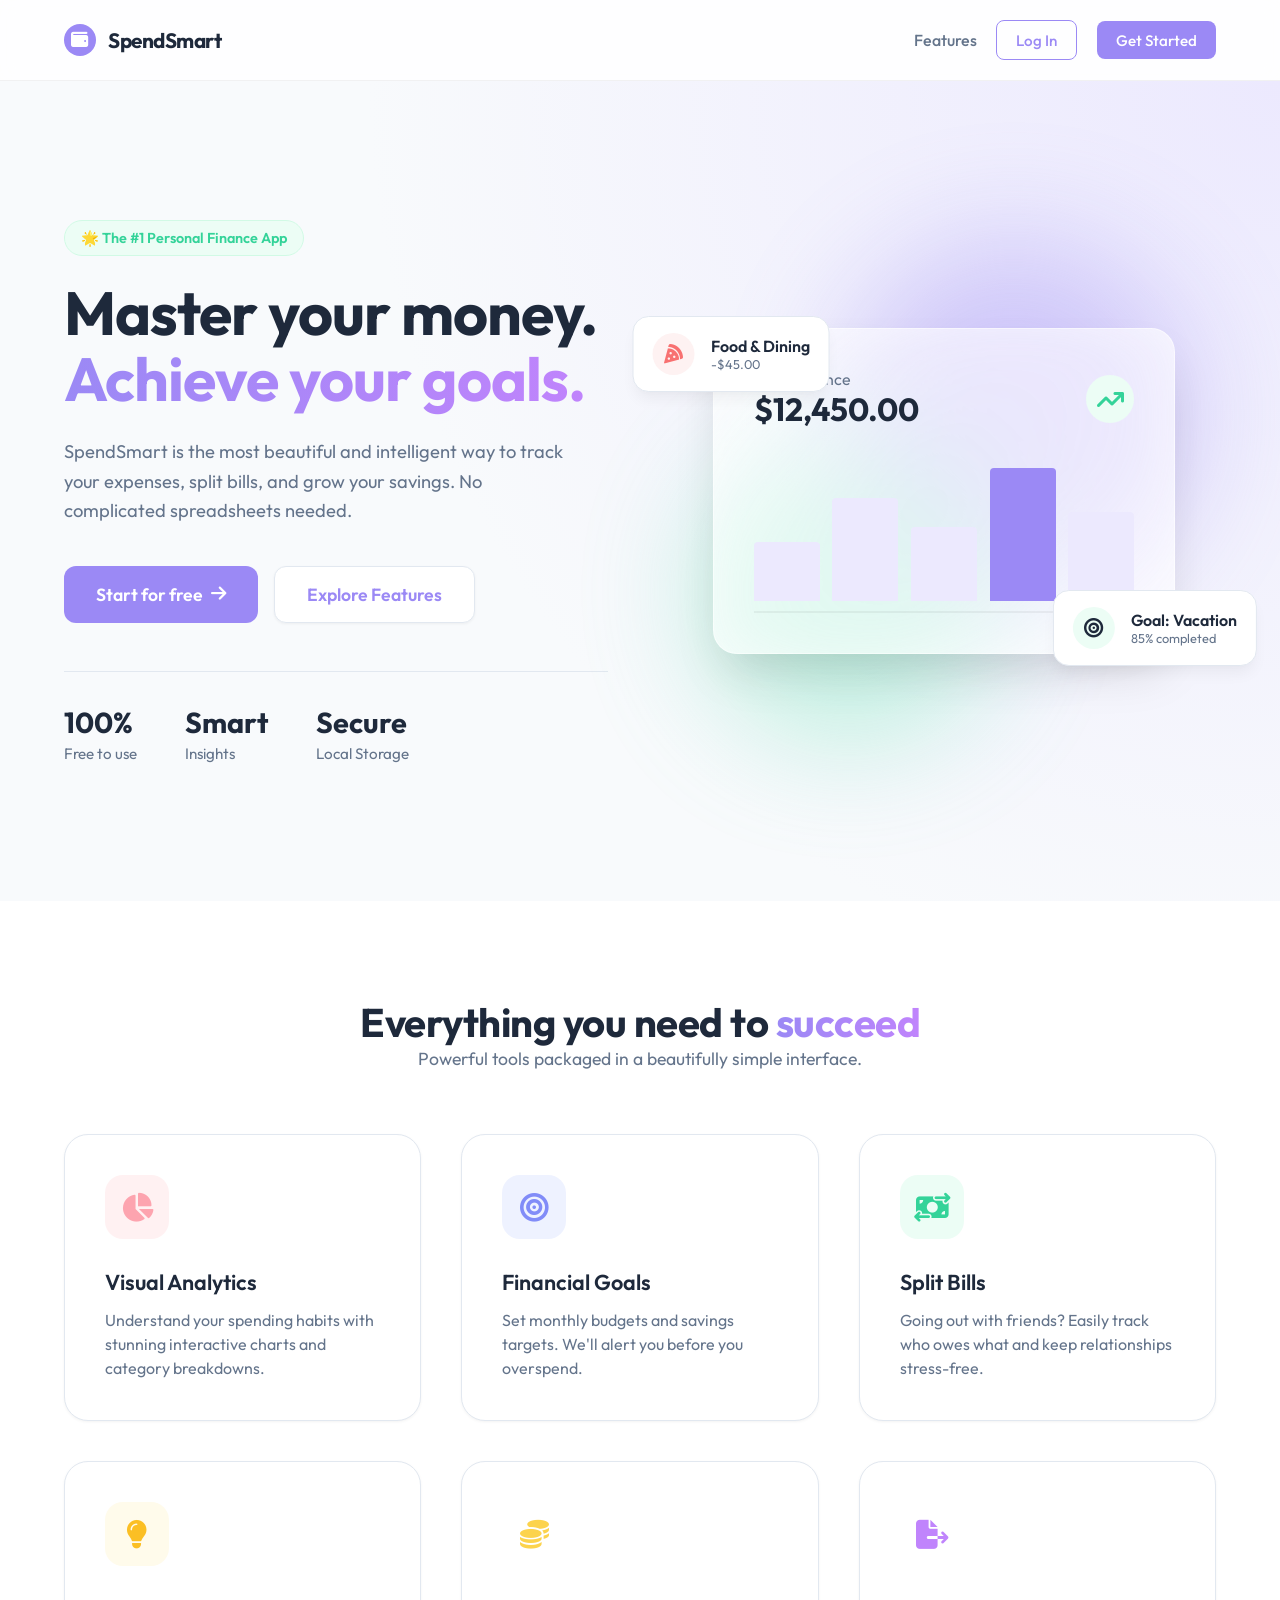
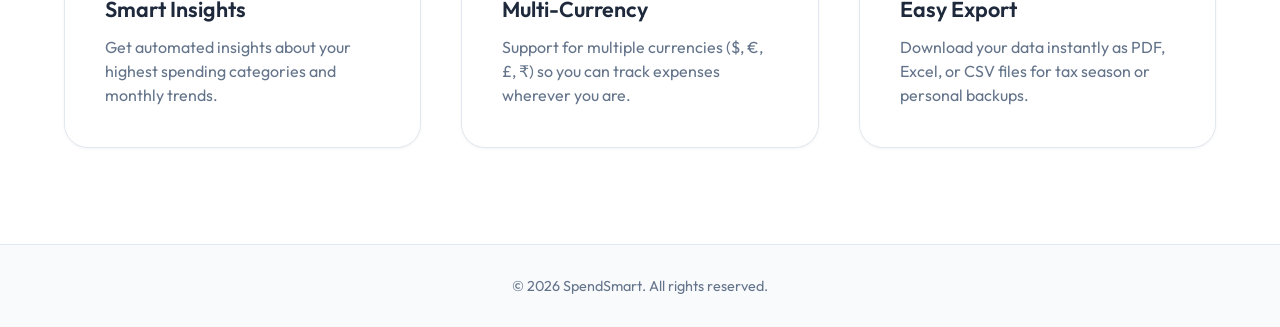
==== index.html @ 74680c45 "deploy 2" ====
<!DOCTYPE html>
<html lang="en">
<head>
    <meta charset="UTF-8">
    <meta name="viewport" content="width=device-width, initial-scale=1.0">
    <title>SpendSmart - Smart Expense Tracking</title>
    <link href="https://fonts.googleapis.com/css2?family=Outfit:wght@300;400;500;600;700&display=swap" rel="stylesheet">
    <link rel="stylesheet" href="https://cdnjs.cloudflare.com/ajax/libs/font-awesome/6.4.0/css/all.min.css"/>
    <link rel="stylesheet" href="css/style.css">
</head>
<body class="light-theme">
    <div id="toast-container" class="toast-container"></div>
    
    <div class="landing-page">
        <!-- Landing Navbar -->
        <nav class="landing-nav">
            <div class="logo-wrapper-nav">
                <div class="logo-icon-small"><i class="fa-solid fa-wallet"></i></div>
                <span class="logo-text">SpendSmart</span>
            </div>
            <div class="nav-links">
                <a href="#features" class="text-muted d-none-mobile">Features</a>
                <a href="login.html" class="btn btn-outline">Log In</a>
                <a href="signup.html" class="btn btn-primary shadow-sm">Get Started</a>
            </div>
        </nav>

        <!-- Hero Section -->
        <section class="hero-section">
            <div class="hero-content">
                <div class="badge fade-in-up">🌟 The #1 Personal Finance App</div>
                <h1 class="fade-in-up delay-1">Master your money.<br><span class="text-gradient">Achieve your goals.</span></h1>
                <p class="hero-subtitle fade-in-up delay-2">SpendSmart is the most beautiful and intelligent way to track your expenses, split bills, and grow your savings. No complicated spreadsheets needed.</p>
                <div class="hero-actions fade-in-up delay-3">
                    <a href="signup.html" class="btn btn-primary btn-lg shadow-md">Start for free <i class="fa-solid fa-arrow-right"></i></a>
                    <a href="#features" class="btn btn-secondary btn-lg d-none-mobile">Explore Features</a>
                </div>
                
                <div class="stats-row fade-in-up delay-4">
                    <div class="stat"><span class="h3">100%</span><span class="p text-muted">Free to use</span></div>
                    <div class="stat"><span class="h3">Smart</span><span class="p text-muted">Insights</span></div>
                    <div class="stat"><span class="h3">Secure</span><span class="p text-muted">Local Storage</span></div>
                </div>
            </div>
            
            <div class="hero-visual fade-in-up delay-2">
                <div class="blob blob-1"></div>
                <div class="blob blob-2"></div>
                <div class="mockup-card float-animation">
                    <div class="mockup-header flex-between mb-3">
                        <div>
                            <p class="text-sm text-muted">Total Balance</p>
                            <h2 style="font-size:2rem;">$12,450.00</h2>
                        </div>
                        <div class="mockup-icon"><i class="fa-solid fa-arrow-trend-up"></i></div>
                    </div>
                    <div class="mockup-chart mt-4">
                        <div class="mockup-bar" style="height: 40%;"></div>
                        <div class="mockup-bar" style="height: 70%;"></div>
                        <div class="mockup-bar" style="height: 50%;"></div>
                        <div class="mockup-bar" style="height: 90%; background: var(--primary);"></div>
                        <div class="mockup-bar" style="height: 60%;"></div>
                    </div>
                </div>
                
                <div class="floating-badge float-animation-alt badge-1">
                    <div class="icon-circle text-danger bg-danger-light"><i class="fa-solid fa-pizza-slice"></i></div>
                    <div>
                        <p class="text-sm" style="font-weight: 600;">Food & Dining</p>
                        <p class="text-xs text-muted" style="font-size: 0.8rem;">-$45.00</p>
                    </div>
                </div>
                
                <div class="floating-badge float-animation badge-2">
                    <div class="icon-circle text-success bg-success-light"><i class="fa-solid fa-bullseye"></i></div>
                    <div>
                        <p class="text-sm" style="font-weight: 600;">Goal: Vacation</p>
                        <p class="text-xs text-muted" style="font-size: 0.8rem;">85% completed</p>
                    </div>
                </div>
            </div>
        </section>

        <!-- Features Section -->
        <section id="features" class="features-section">
            <div class="section-header text-center">
                <h2>Everything you need to <span class="text-gradient">succeed</span></h2>
                <p class="text-muted mt-2" style="font-size: 1.1rem;">Powerful tools packaged in a beautifully simple interface.</p>
            </div>
            <div class="features-grid">
                <div class="feature-card card">
                    <div class="f-icon" style="background:var(--chart-1-light); color:var(--chart-1)"><i class="fa-solid fa-chart-pie"></i></div>
                    <h3>Visual Analytics</h3>
                    <p class="text-muted text-sm" style="line-height: 1.5;">Understand your spending habits with stunning interactive charts and category breakdowns.</p>
                </div>
                <!-- Other Features... -->
                <div class="feature-card card">
                    <div class="f-icon" style="background:var(--chart-2-light); color:var(--chart-2)"><i class="fa-solid fa-bullseye"></i></div>
                    <h3>Financial Goals</h3>
                    <p class="text-muted text-sm" style="line-height: 1.5;">Set monthly budgets and savings targets. We'll alert you before you overspend.</p>
                </div>
                <div class="feature-card card">
                    <div class="f-icon" style="background:var(--success-light); color:var(--success)"><i class="fa-solid fa-money-bill-transfer"></i></div>
                    <h3>Split Bills</h3>
                    <p class="text-muted text-sm" style="line-height: 1.5;">Going out with friends? Easily track who owes what and keep relationships stress-free.</p>
                </div>
                <div class="feature-card card">
                    <div class="f-icon" style="background:var(--warning-light); color:var(--warning)"><i class="fa-solid fa-lightbulb"></i></div>
                    <h3>Smart Insights</h3>
                    <p class="text-muted text-sm" style="line-height: 1.5;">Get automated insights about your highest spending categories and monthly trends.</p>
                </div>
                <div class="feature-card card">
                    <div class="f-icon" style="background:var(--chart-4-light); color:var(--chart-4)"><i class="fa-solid fa-coins"></i></div>
                    <h3>Multi-Currency</h3>
                    <p class="text-muted text-sm" style="line-height: 1.5;">Support for multiple currencies ($, €, £, ₹) so you can track expenses wherever you are.</p>
                </div>
                <div class="feature-card card">
                    <div class="f-icon" style="background:var(--chart-5-light); color:var(--chart-5)"><i class="fa-solid fa-file-export"></i></div>
                    <h3>Easy Export</h3>
                    <p class="text-muted text-sm" style="line-height: 1.5;">Download your data instantly as PDF, Excel, or CSV files for tax season or personal backups.</p>
                </div>
            </div>
        </section>

        <footer style="text-align: center; padding: 2rem; border-top: 1px solid var(--border-color); color: var(--text-muted); font-size: 0.9rem;">
            <p>&copy; 2026 SpendSmart. All rights reserved.</p>
        </footer>
    </div>
    
    <script src="js/main.js"></script>
</body>
</html>
---- css/style.css ----
/* CSS Variables - Pastel & Modern Palette */
:root {
    --primary: #9b89f5;
    --primary-light: #ece9fe;
    --primary-hover: #8671f2;
    
    --text-main: #1e293b;
    --text-muted: #64748b;
    
    --bg-main: #f8fafc;
    --bg-card: #ffffff;
    --border-color: #e2e8f0;
    
    --success: #34d399;
    --success-light: #ecfdf5;
    --warning: #fbbf24;
    --warning-light: #fffbeb;
    --danger: #f87171;
    --danger-light: #fef2f2;
    
    /* Chart colors pastel */
    --chart-1: #fda4af;
    --chart-1-light: #fff1f2;
    --chart-2: #818cf8;
    --chart-2-light: #eef2ff;
    --chart-3: #6ee7b7;
    --chart-3-light: #ecfdf5;
    --chart-4: #fcd34d;
    --chart-5: #c084fc;
    
    --radius-sm: 8px;
    --radius-md: 12px;
    --radius-lg: 20px;
    
    --shadow-sm: 0 1px 3px rgba(0,0,0,0.05);
    --shadow-md: 0 4px 6px -1px rgba(0,0,0,0.05), 0 2px 4px -1px rgba(0,0,0,0.03);
    --shadow-lg: 0 10px 15px -3px rgba(0,0,0,0.05), 0 4px 6px -2px rgba(0,0,0,0.02);
    
    --transition: all 0.3s ease;
}

body.dark-theme {
    --text-main: #f8fafc;
    --text-muted: #94a3b8;
    
    --bg-main: #0f172a;
    --bg-card: #1e293b;
    --border-color: #334155;
    
    --primary-light: #2e285a;
    --success-light: #064e3b;
    --danger-light: #7f1d1d;
    --warning-light: #78350f;
    --shadow-md: 0 4px 6px 0px rgba(0,0,0,0.3);
}

/* Global Styles */
* {
    margin: 0;
    padding: 0;
    box-sizing: border-box;
    font-family: 'Outfit', sans-serif;
}

body {
    background-color: var(--bg-main);
    color: var(--text-main);
    transition: var(--transition);
}

a {
    color: var(--primary);
    text-decoration: none;
}
a:hover { color: var(--primary-hover); }

/* Utilities */
.text-muted { color: var(--text-muted); }
.text-danger { color: var(--danger) !important; }
.text-warning { color: var(--warning); }
.text-center { text-align: center; }
.text-right { text-align: right; }
.text-left { text-align: left; }
.flex-between { display: flex; justify-content: space-between; align-items: center; }
.mt-3 { margin-top: 1rem; }
.mt-4 { margin-top: 1.5rem; }
.mb-2 { margin-bottom: 0.5rem; }
.mb-3 { margin-bottom: 1rem; }
.mb-4 { margin-bottom: 1.5rem; }
.p-4 { padding: 1.5rem; }

/* Components */
.card {
    background: var(--bg-card);
    border-radius: var(--radius-md);
    box-shadow: var(--shadow-md);
    padding: 1.5rem;
    border: 1px solid var(--border-color);
    transition: transform 0.2s, box-shadow 0.2s;
}

.btn {
    display: inline-flex;
    align-items: center;
    justify-content: center;
    gap: 0.5rem;
    padding: 0.6rem 1.2rem;
    border-radius: var(--radius-sm);
    font-weight: 500;
    cursor: pointer;
    border: none;
    transition: var(--transition);
    font-size: 0.95rem;
}
.btn-primary { background: var(--primary); color: white; }
.btn-primary:hover { background: var(--primary-hover); transform: translateY(-1px); }
.btn-outline { background: transparent; border: 1px solid var(--primary); color: var(--primary); }
.btn-outline:hover { background: var(--primary-light); }
.btn-block { width: 100%; }
.btn-icon { background: var(--primary-light); color: var(--primary); border:none; width: 36px; height: 36px; border-radius: 50%; cursor: pointer;}
.btn-icon:hover { background: var(--primary); color: white; }
.btn-icon.danger { background: var(--danger-light); color: var(--danger); }
.btn-icon.danger:hover { background: var(--danger); color: white; }

/* Forms */
.form-group { margin-bottom: 1.25rem; }
.form-group label { display: block; margin-bottom: 0.4rem; font-weight: 500; font-size: 0.9rem; color: var(--text-muted); }
.form-input, input, select {
    width: 100%;
    padding: 0.75rem 1rem;
    border: 1px solid var(--border-color);
    border-radius: var(--radius-sm);
    background: var(--bg-main);
    color: var(--text-main);
    font-size: 0.95rem;
    outline: none;
    transition: var(--transition);
}
.form-input:focus, input:focus, select:focus { border-color: var(--primary); box-shadow: 0 0 0 3px var(--primary-light); }
.input-icon-wrapper { position: relative; display: flex; align-items: center; }
.input-icon-wrapper i, .input-icon-wrapper .prefix { position: absolute; left: 1rem; color: var(--text-muted); }
.input-icon-wrapper input { padding-left: 2.5rem; }
.password-toggle { position: absolute; right: 1rem; background: none; border: none; cursor: pointer; color: var(--text-muted); }

/* Auth Views */
.auth-container, .welcome-container {
    min-height: 100vh;
    display: flex;
    align-items: center;
    justify-content: center;
    padding: 1rem;
    background: linear-gradient(135deg, var(--primary-light) 0%, var(--bg-main) 100%);
}
.auth-card, .welcome-card { width: 100%; max-width: 420px; }
.auth-header { text-align: center; margin-bottom: 2rem; }
.auth-header h2 { font-size: 1.8rem; margin-bottom: 0.5rem; }
.auth-header p { color: var(--text-muted); }
.back-link { margin-bottom: 1rem; display: inline-block; font-size: 0.9rem; }
.auth-footer { text-align: center; margin-top: 1.5rem; font-size: 0.9rem; color: var(--text-muted); }

/* Welcome Card */
.logo-wrapper { text-align: center; margin-bottom: 2rem; }
.logo-icon { width: 64px; height: 64px; background: var(--primary); color: white; border-radius: 50%; display: inline-flex; align-items: center; justify-content: center; font-size: 2rem; margin-bottom: 1rem; }
.welcome-card .subtitle { text-align: center; color: var(--text-muted); margin-bottom: 2rem; }
.features-list { margin-bottom: 2.5rem; }
.feature-item { display: flex; align-items: center; gap: 1rem; margin-bottom: 1rem; padding: 1rem; background: var(--bg-main); border-radius: var(--radius-sm); font-weight: 500;}
.feature-item i { font-size: 1.5rem; }

/* Dashboard Layout */
.dashboard-layout { display: flex; min-height: 100vh; }
.sidebar { width: 260px; background: var(--bg-card); border-right: 1px solid var(--border-color); padding: 1.5rem; display: flex; flex-direction: column; transition: var(--transition); z-index: 100;}
.sidebar-header { display: flex; align-items: center; gap: 0.75rem; margin-bottom: 2.5rem; }
.sidebar-header h2 { font-size: 1.4rem; color: var(--primary); }
.sidebar-header .logo-icon { width: 36px; height: 36px; font-size: 1.1rem; margin: 0;}
.close-sidebar { display: none; background: none; border: none; font-size: 1.2rem; cursor: pointer; color: var(--text-muted); margin-left: auto; }

.sidebar-nav { display: flex; flex-direction: column; gap: 0.5rem; flex: 1; }
.nav-item { padding: 0.75rem 1rem; border-radius: var(--radius-sm); color: var(--text-muted); font-weight: 500; display: flex; align-items: center; gap: 0.75rem; }
.nav-item i { width: 20px; text-align: center; font-size: 1.1rem; }
.nav-item:hover { background: var(--bg-main); color: var(--text-main); }
.nav-item.active { background: var(--primary); color: white; }
.nav-divider { height: 1px; background: var(--border-color); margin: 1rem 0; }

.main-content { flex: 1; display: flex; flex-direction: column; max-width: 100%; overflow-x: hidden;}
.top-header { display: flex; justify-content: space-between; align-items: center; padding: 1.5rem 2rem; background: var(--bg-card); border-bottom: 1px solid var(--border-color); }
.menu-btn { display: none; background: none; border: none; font-size: 1.5rem; cursor: pointer; color: var(--text-main); }
.header-user h2 { font-size: 1.5rem; }
.header-actions { display: flex; gap: 1rem; align-items: center; }
.currency-select { width: 100px; padding: 0.5rem; }

/* Alert */
.insight-alert { margin: 1.5rem 2rem 0; background: var(--warning-light); border: 1px solid var(--warning); padding: 1rem 1.5rem; border-radius: var(--radius-md); display: flex; align-items: center; gap: 1rem; }

/* View Sections */
.view-section { display: none; padding: 1.5rem 2rem; flex: 1; overflow-y: auto;}
.view-section.active { display: block; animation: fadeIn 0.3s ease; }
@keyframes fadeIn { from { opacity: 0; transform: translateY(10px); } to { opacity: 1; transform: translateY(0); } }
.view-title { margin-bottom: 1.5rem; }

/* Overview View */
.summary-cards { display: grid; grid-template-columns: repeat(auto-fit, minmax(250px, 1fr)); gap: 1.5rem; margin-bottom: 2rem; }
.summary-card { display: flex; align-items: center; gap: 1.5rem; }
.card-icon { width: 56px; height: 56px; border-radius: 50%; display: flex; align-items: center; justify-content: center; font-size: 1.8rem; flex-shrink: 0; }
.card-info h3 { font-size: 0.95rem; color: var(--text-muted); font-weight: 500; }
.card-info h2 { font-size: 1.8rem; margin: 0.2rem 0; }

.dashboard-grid { display: grid; grid-template-columns: 1fr 2fr; gap: 1.5rem; }
@media (max-width: 1024px) { .dashboard-grid { grid-template-columns: 1fr; } }
.chart-card { display: flex; flex-direction: column; }
.chart-container { position: relative; height: 300px; width:100%; margin: auto; flex-grow: 1; }
.card-header { margin-bottom: 1rem; border-bottom: 1px solid var(--border-color); padding-bottom: 0.75rem; }
.card-header h3 { font-size: 1.1rem; }

/* Table */
.tx-list-container { overflow-x: auto; }
.tx-table { width: 100%; border-collapse: collapse; }
.tx-table th { text-align: left; padding: 0.75rem; color: var(--text-muted); font-weight: 500; font-size: 0.9rem; border-bottom: 1px solid var(--border-color); }
.tx-table td { padding: 1rem 0.75rem; border-bottom: 1px solid var(--border-color); font-size: 0.95rem; }
.tx-table tr:last-child td { border-bottom: none; }
.tx-table tbody tr:hover { background-color: var(--bg-main); }
.cat-badge { display: inline-flex; align-items: center; gap: 0.4rem; padding: 0.3rem 0.6rem; border-radius: 20px; font-size: 0.8rem; font-weight: 500; background: var(--bg-main); }
.search-input { width: 200px; padding: 0.4rem 0.8rem; }
.table-actions { display: flex; gap: 0.5rem; }

/* Analytics View */
.analytics-grid { display: grid; grid-template-columns: 1fr 1fr; gap: 1.5rem; }
.full-width { grid-column: 1 / -1; }
.filter-bar { margin-bottom: 1.5rem; display: flex; justify-content: flex-end; }
.filter-bar select { width: 200px; }

/* Goals View */
.progress-bar-container { height: 12px; background: var(--bg-main); border-radius: 10px; overflow: hidden; }
.progress-bar-fill { height: 100%; background: var(--chart-2); width: 0%; transition: width 0.5s ease; }

/* Split View */
.split-card { background: var(--bg-card); border-left: 4px solid var(--primary); padding: 1rem; border-radius: var(--radius-sm); margin-bottom: 1rem; box-shadow: var(--shadow-sm); display: flex; justify-content:space-between; align-items: center;}

/* Modals */
.modal-overlay { position: fixed; top: 0; left: 0; right: 0; bottom: 0; background: rgba(0,0,0,0.5); display: flex; align-items: center; justify-content: center; z-index: 1000; opacity: 0; pointer-events: none; transition: opacity 0.3s ease; backdrop-filter: blur(2px); }
.modal-overlay.active { opacity: 1; pointer-events: auto; }
.modal { width: 100%; max-width: 500px; background: var(--bg-card); transform: scale(0.95); transition: transform 0.3s ease; max-height: 90vh; overflow-y: auto;}
.modal-overlay.active .modal { transform: scale(1); }
.modal-sm { max-width: 350px; }
.modal-header { display: flex; justify-content: space-between; align-items: center; margin-bottom: 1.5rem; }
.close-btn { background: none; border: none; font-size: 1.2rem; cursor: pointer; color: var(--text-muted); }

/* Toasts */
.toast-container { position: fixed; bottom: 20px; right: 20px; z-index: 2000; display: flex; flex-direction: column; gap: 10px; }
.toast { background: var(--bg-card); color: var(--text-main); padding: 1rem 1.5rem; border-radius: var(--radius-sm); box-shadow: var(--shadow-lg); display: flex; align-items: center; gap: 10px; transform: translateX(120%); transition: transform 0.3s ease; border-left: 4px solid var(--primary); }
.toast.show { transform: translateX(0); }
.toast.success { border-left-color: var(--success); }
.toast.error { border-left-color: var(--danger); }

/* Mobile Responsiveness */
@media (max-width: 1024px) {
    .hero-section { gap: 2rem; padding: 4rem 5%; }
    .hero-content h1 { font-size: 2.8rem; }
    .mockup-card { width: 90%; }
}
@media (max-width: 768px) {
    .sidebar { position: fixed; transform: translateX(-100%); height: 100vh; }
    .sidebar.open { transform: translateX(0); box-shadow: var(--shadow-lg); }
    .close-sidebar { display: block; }
    .menu-btn { display: block; margin-right: 1rem;}
    .top-header { padding: 1rem; }
    .view-section { padding: 1rem; }
    .header-user h2 { font-size: 1.2rem; }
    .header-actions button span { display: none; } /* hide text on button */
    .dashboard-grid { grid-template-columns: 1fr; }
    .analytics-grid { grid-template-columns: 1fr; }
    .table-actions { flex-direction: column; }
    .search-input { width: 100%; }
    
    .hero-section { grid-template-columns: 1fr; text-align: center; padding: 3rem 5%; }
    .hero-content h1 { font-size: 2.5rem; }
    .hero-actions { justify-content: center; flex-direction: column; }
    .stats-row { justify-content: center; flex-wrap: wrap; }
    .badge-1, .badge-2 { display: none; }
    .d-none-mobile { display: none; }
    .hero-visual { margin-top: 2rem; }
}

/* Landing Page Specific Styles */
.landing-page { min-height: 100vh; overflow-x: hidden; background: var(--bg-main); }
.landing-nav { display: flex; justify-content: space-between; align-items: center; padding: 1.25rem 5%; background: rgba(255,255,255,0.8); backdrop-filter: blur(10px); position: sticky; top: 0; z-index: 1000; border-bottom: 1px solid rgba(0,0,0,0.05); }
.logo-wrapper-nav { display: flex; align-items: center; gap: 0.75rem; }
.logo-icon-small { width: 32px; height: 32px; background: var(--primary); color: white; border-radius: 50%; display: flex; align-items: center; justify-content: center; font-size: 1.1rem; }
.logo-text { font-size: 1.3rem; font-weight: 700; color: var(--text-main); letter-spacing: -0.5px;}
.nav-links { display: flex; align-items: center; gap: 1.2rem; font-weight: 500;}

.hero-section { display: grid; grid-template-columns: 1fr 1fr; gap: 4rem; padding: 6rem 5%; align-items: center; background: radial-gradient(circle at top right, var(--primary-light) 0%, transparent 60%); min-height: calc(100vh - 80px); }
.badge { display: inline-block; padding: 0.5rem 1rem; background: var(--success-light); color: var(--success); border-radius: 30px; font-weight: 600; font-size: 0.9rem; margin-bottom: 1.5rem; border: 1px solid #d1fae5; }
.hero-content h1 { font-size: 3.8rem; line-height: 1.1; margin-bottom: 1.5rem; color: var(--text-main); font-weight: 700; letter-spacing: -1px; }
.text-gradient { background: linear-gradient(90deg, var(--primary), var(--chart-5)); -webkit-background-clip: text; background-clip: text; -webkit-text-fill-color: transparent; }
.hero-subtitle { font-size: 1.15rem; color: var(--text-muted); margin-bottom: 2.5rem; line-height: 1.6; max-width: 500px;}
.hero-actions { display: flex; gap: 1rem; margin-bottom: 3rem; }
.bg-danger-light { background: var(--danger-light); }
.bg-success-light { background: var(--success-light); }
.btn-lg { padding: 1rem 2rem; font-size: 1.1rem; border-radius: 12px; height: auto; font-weight: 600;}
.btn-secondary { background: white; color: var(--primary); border: 1px solid var(--border-color); box-shadow: var(--shadow-sm); }
.btn-secondary:hover { border-color: var(--primary); color: var(--primary-hover); }

.stats-row { display: flex; gap: 3rem; border-top: 1px solid var(--border-color); padding-top: 2rem; }
.stat .h3 { display: block; font-size: 1.8rem; font-weight: 700; color: var(--text-main); margin-bottom: 0.2rem;}
.stat .p { font-size: 0.95rem; }

.hero-visual { position: relative; width: 100%; height: 500px; display: flex; align-items: center; justify-content: center;}
.blob { position: absolute; filter: blur(60px); opacity: 0.4; border-radius: 50%; z-index: 0; }
.blob-1 { width: 350px; height: 350px; background: var(--primary); top: 0%; right: 5%; animation: float 6s ease-in-out infinite; }
.blob-2 { width: 300px; height: 300px; background: var(--chart-3); bottom: 0%; left: 5%; animation: float 8s ease-in-out infinite reverse; }

.mockup-card { z-index: 2; background: rgba(255,255,255,0.7); backdrop-filter: blur(20px); border: 1px solid rgba(255,255,255,0.5); border-radius: 24px; padding: 2.5rem; width: 85%; max-width: 480px; box-shadow: 0 25px 50px -12px rgba(0,0,0,0.15); }
.mockup-icon { width: 48px; height: 48px; border-radius: 50%; background: var(--success-light); color: var(--success); display: flex; align-items: center; justify-content: center; font-size: 1.5rem; }
.mockup-chart { display: flex; align-items: flex-end; gap: 0.8rem; height: 160px; border-bottom: 2px solid rgba(0,0,0,0.05); padding-bottom: 10px; }
.mockup-bar { width: 100%; background: var(--primary-light); border-radius: 4px 4px 0 0; }

.floating-badge { z-index: 3; position: absolute; background: white; padding: 1rem 1.2rem; border-radius: 16px; display: flex; align-items: center; gap: 1rem; box-shadow: var(--shadow-lg); border: 1px solid var(--border-color); }
.badge-1 { top: 15%; left: 0%; transform: translateX(-20%); }
.badge-2 { bottom: 15%; right: 0%; transform: translateX(20%); }
.icon-circle { width: 42px; height: 42px; border-radius: 50%; display: flex; align-items: center; justify-content: center; font-size: 1.2rem; }

.features-section { padding: 6rem 5%; background: var(--bg-card); position: relative;}
.section-header h2 { font-size: 2.5rem; font-weight: 700; color: var(--text-main); letter-spacing: -0.5px;}
.features-grid { display: grid; grid-template-columns: repeat(auto-fit, minmax(320px, 1fr)); gap: 2.5rem; margin-top: 4rem; max-width: 1200px; margin-left: auto; margin-right: auto;}
.feature-card { padding: 2.5rem; text-align: left; border: 1px solid var(--border-color); box-shadow: var(--shadow-sm); border-radius: 24px; transition: transform 0.3s cubic-bezier(0.4, 0, 0.2, 1); }
.feature-card:hover { transform: translateY(-5px); box-shadow: var(--shadow-md); }
.feature-card .f-icon { width: 64px; height: 64px; border-radius: 18px; display: flex; align-items: center; justify-content: center; font-size: 1.8rem; margin-bottom: 1.8rem; }
.feature-card h3 { font-size: 1.35rem; margin-bottom: 0.75rem; color: var(--text-main); font-weight: 600;}

/* Animations */
@keyframes float { 0% { transform: translateY(0px); } 50% { transform: translateY(-20px); } 100% { transform: translateY(0px); } }
@keyframes floatAlt { 0% { transform: translateY(0px); } 50% { transform: translateY(15px); } 100% { transform: translateY(0px); } }
.float-animation { animation: float 6s ease-in-out infinite; }
.float-animation-alt { animation: floatAlt 5s ease-in-out infinite; }

.fade-in-up { opacity: 0; transform: translateY(30px); animation: fadeInUp 0.8s forwards cubic-bezier(0.16, 1, 0.3, 1); }
.delay-1 { animation-delay: 0.1s; } .delay-2 { animation-delay: 0.25s; } .delay-3 { animation-delay: 0.4s; } .delay-4 { animation-delay: 0.55s; }
@keyframes fadeInUp { to { opacity: 1; transform: translateY(0); } }
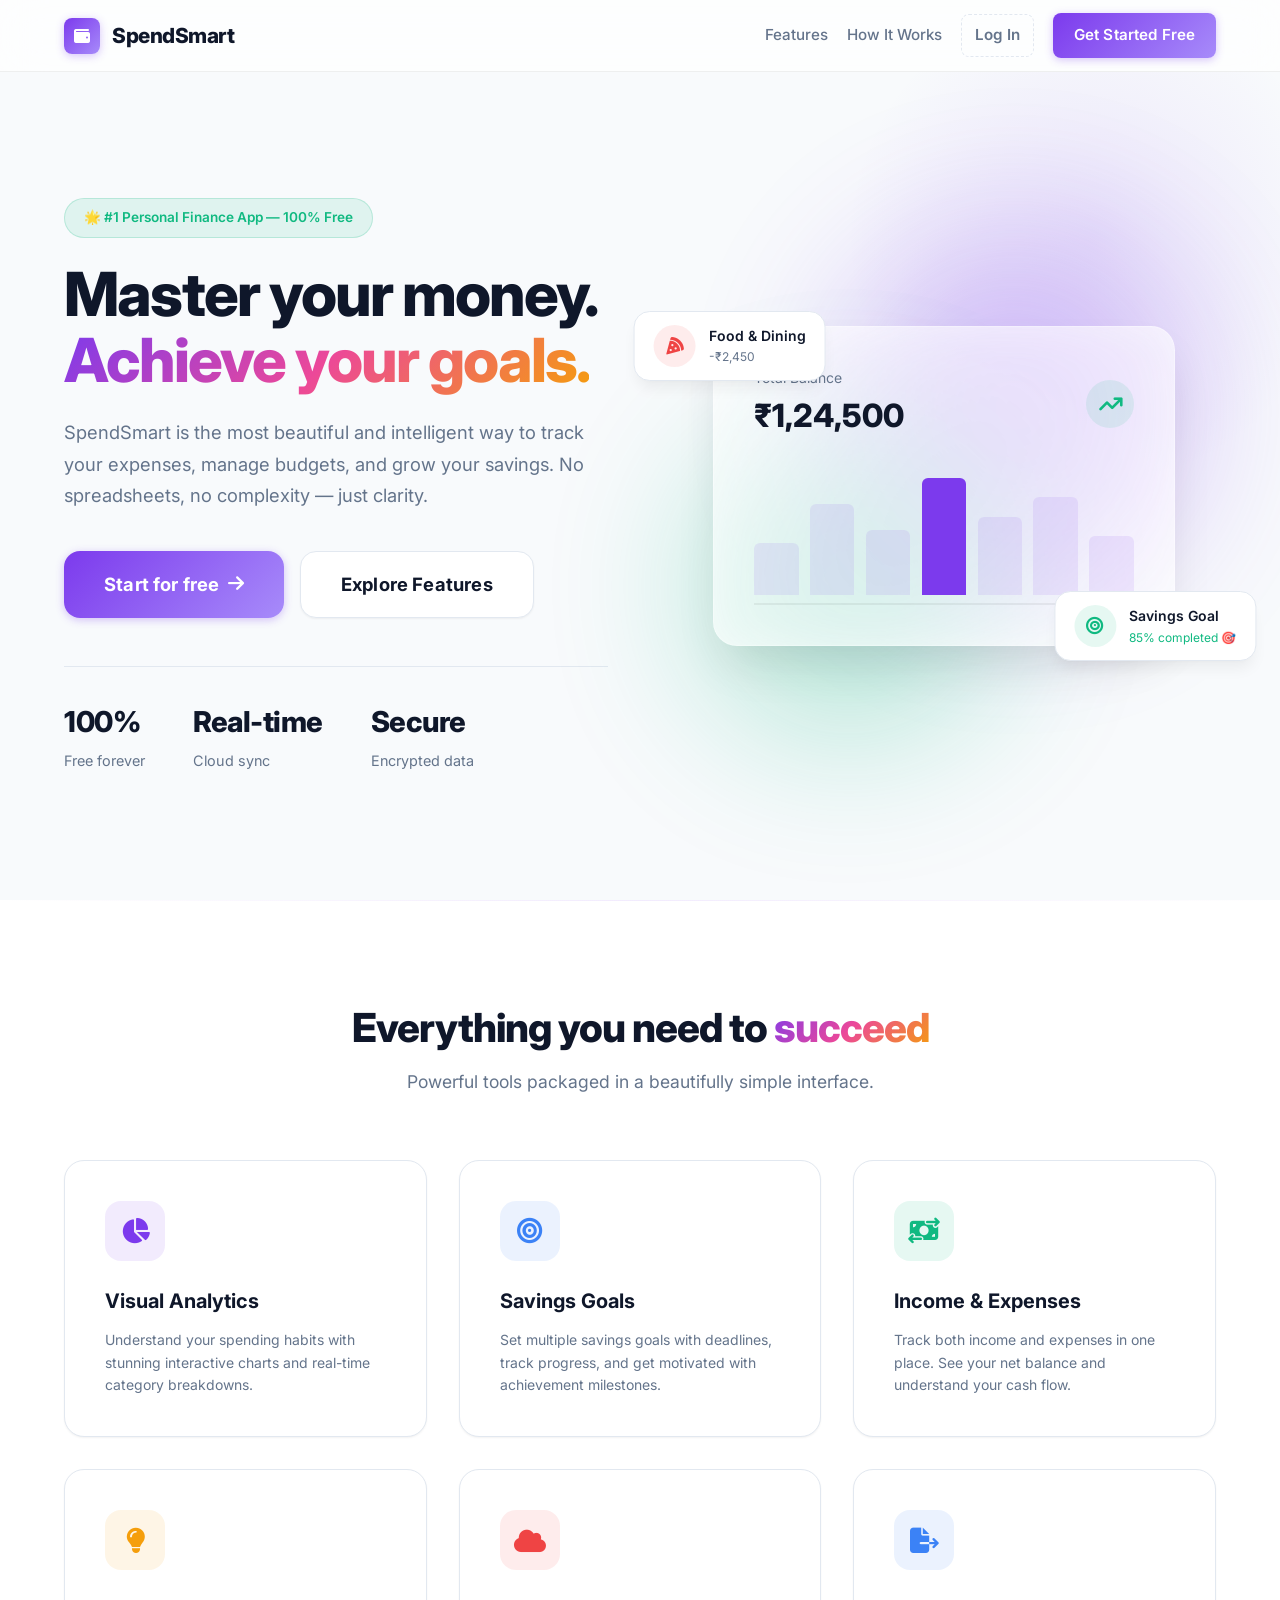
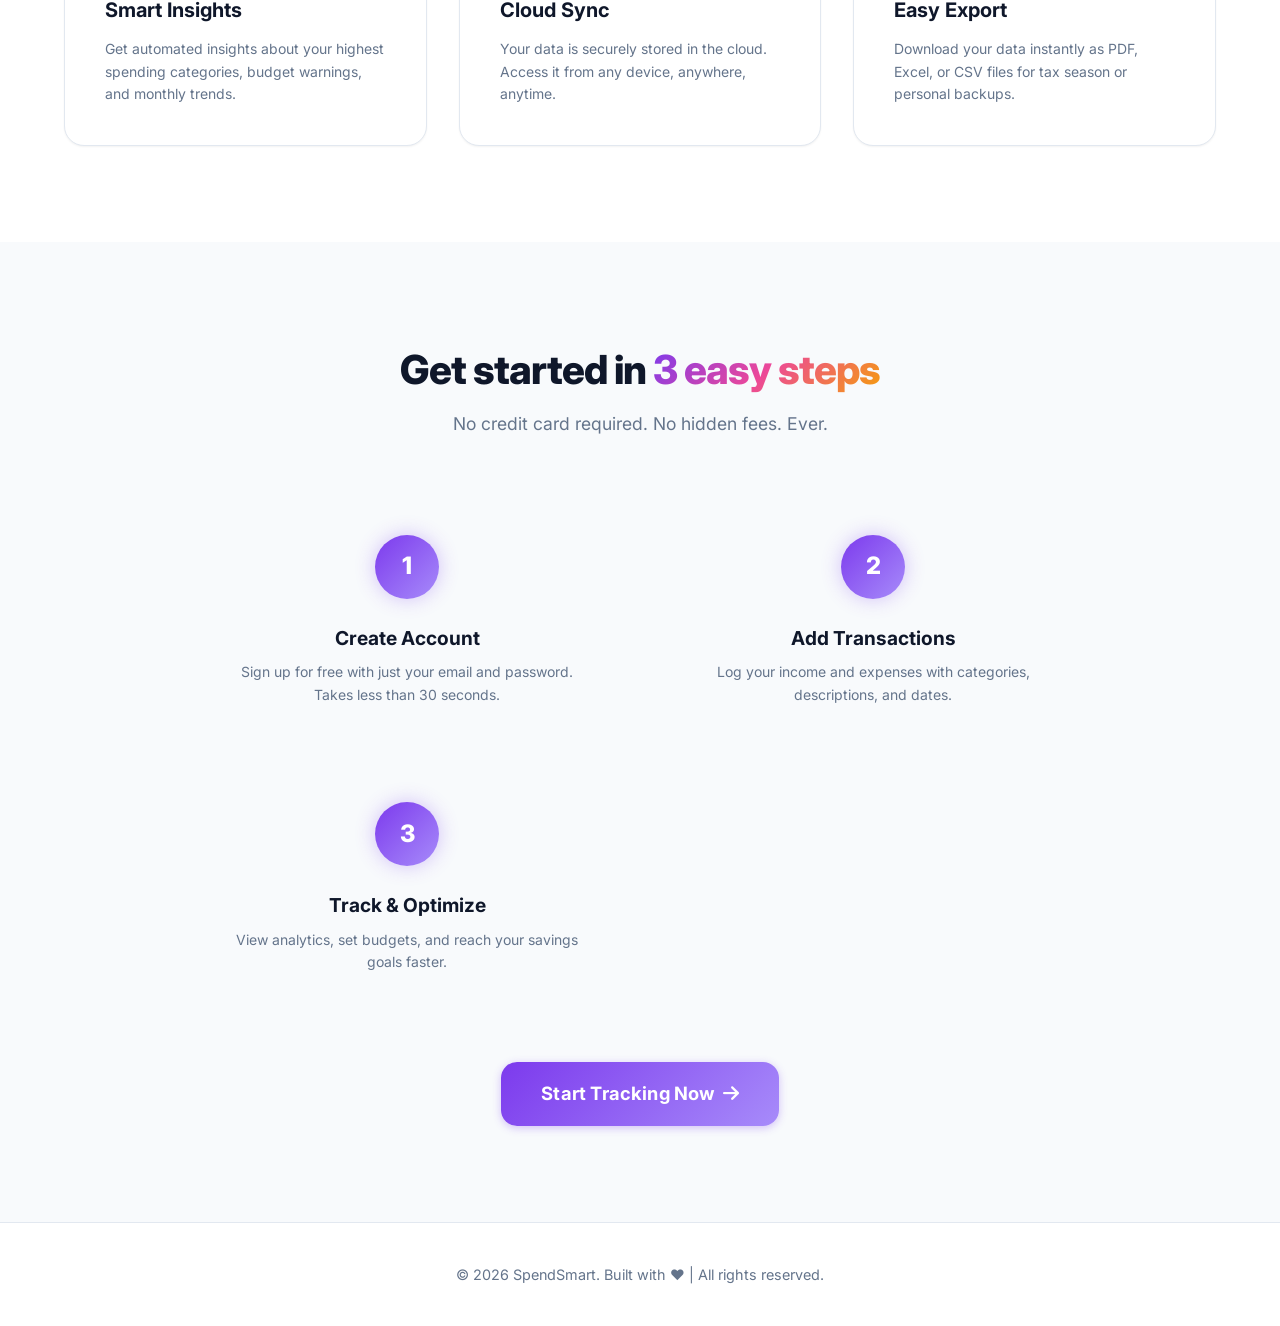
==== commit 65de7447: "Upgrade to real-time cloud app with Supabase Auth, PostgreSQL, income tracking, savings goals, subsc" ====
--- a/index.html
+++ b/index.html
@@ -3,9 +3,11 @@
 <head>
     <meta charset="UTF-8">
     <meta name="viewport" content="width=device-width, initial-scale=1.0">
-    <title>SpendSmart - Smart Expense Tracking</title>
-    <link href="https://fonts.googleapis.com/css2?family=Outfit:wght@300;400;500;600;700&display=swap" rel="stylesheet">
-    <link rel="stylesheet" href="https://cdnjs.cloudflare.com/ajax/libs/font-awesome/6.4.0/css/all.min.css"/>
+    <title>SpendSmart - Smart Expense Tracking | Budget Planner & Finance Manager</title>
+    <meta name="description" content="SpendSmart is the most beautiful and intelligent way to track expenses, manage budgets, set savings goals, and grow your wealth. Free to use.">
+    <link rel="icon" href="data:image/svg+xml,<svg xmlns='http://www.w3.org/2000/svg' viewBox='0 0 100 100'><text y='.9em' font-size='90'>💰</text></svg>">
+    <link href="https://fonts.googleapis.com/css2?family=Inter:wght@300;400;500;600;700;800&display=swap" rel="stylesheet">
+    <link rel="stylesheet" href="https://cdnjs.cloudflare.com/ajax/libs/font-awesome/6.5.1/css/all.min.css"/>
     <link rel="stylesheet" href="css/style.css">
 </head>
 <body class="light-theme">
@@ -20,26 +22,27 @@
             </div>
             <div class="nav-links">
                 <a href="#features" class="text-muted d-none-mobile">Features</a>
-                <a href="login.html" class="btn btn-outline">Log In</a>
-                <a href="signup.html" class="btn btn-primary shadow-sm">Get Started</a>
+                <a href="#how-it-works" class="text-muted d-none-mobile">How It Works</a>
+                <a href="login.html" class="btn btn-ghost">Log In</a>
+                <a href="signup.html" class="btn btn-primary">Get Started Free</a>
             </div>
         </nav>
 
         <!-- Hero Section -->
         <section class="hero-section">
             <div class="hero-content">
-                <div class="badge fade-in-up">🌟 The #1 Personal Finance App</div>
+                <div class="badge fade-in-up">🌟 #1 Personal Finance App — 100% Free</div>
                 <h1 class="fade-in-up delay-1">Master your money.<br><span class="text-gradient">Achieve your goals.</span></h1>
-                <p class="hero-subtitle fade-in-up delay-2">SpendSmart is the most beautiful and intelligent way to track your expenses, split bills, and grow your savings. No complicated spreadsheets needed.</p>
+                <p class="hero-subtitle fade-in-up delay-2">SpendSmart is the most beautiful and intelligent way to track your expenses, manage budgets, and grow your savings. No spreadsheets, no complexity — just clarity.</p>
                 <div class="hero-actions fade-in-up delay-3">
-                    <a href="signup.html" class="btn btn-primary btn-lg shadow-md">Start for free <i class="fa-solid fa-arrow-right"></i></a>
-                    <a href="#features" class="btn btn-secondary btn-lg d-none-mobile">Explore Features</a>
+                    <a href="signup.html" class="btn btn-primary btn-xl">Start for free <i class="fa-solid fa-arrow-right"></i></a>
+                    <a href="#features" class="btn btn-secondary btn-xl d-none-mobile">Explore Features</a>
                 </div>
                 
                 <div class="stats-row fade-in-up delay-4">
-                    <div class="stat"><span class="h3">100%</span><span class="p text-muted">Free to use</span></div>
-                    <div class="stat"><span class="h3">Smart</span><span class="p text-muted">Insights</span></div>
-                    <div class="stat"><span class="h3">Secure</span><span class="p text-muted">Local Storage</span></div>
+                    <div class="stat"><span class="h3">100%</span><span class="p text-muted">Free forever</span></div>
+                    <div class="stat"><span class="h3">Real-time</span><span class="p text-muted">Cloud sync</span></div>
+                    <div class="stat"><span class="h3">Secure</span><span class="p text-muted">Encrypted data</span></div>
                 </div>
             </div>
             
@@ -50,7 +53,7 @@
                     <div class="mockup-header flex-between mb-3">
                         <div>
                             <p class="text-sm text-muted">Total Balance</p>
-                            <h2 style="font-size:2rem;">$12,450.00</h2>
+                            <h2 style="font-size:2rem; font-weight:800;">₹1,24,500</h2>
                         </div>
                         <div class="mockup-icon"><i class="fa-solid fa-arrow-trend-up"></i></div>
                     </div>
@@ -60,6 +63,8 @@
                         <div class="mockup-bar" style="height: 50%;"></div>
                         <div class="mockup-bar" style="height: 90%; background: var(--primary);"></div>
                         <div class="mockup-bar" style="height: 60%;"></div>
+                        <div class="mockup-bar" style="height: 75%;"></div>
+                        <div class="mockup-bar" style="height: 45%;"></div>
                     </div>
                 </div>
                 
@@ -67,15 +72,15 @@
                     <div class="icon-circle text-danger bg-danger-light"><i class="fa-solid fa-pizza-slice"></i></div>
                     <div>
                         <p class="text-sm" style="font-weight: 600;">Food & Dining</p>
-                        <p class="text-xs text-muted" style="font-size: 0.8rem;">-$45.00</p>
+                        <p class="text-xs text-muted">-₹2,450</p>
                     </div>
                 </div>
                 
                 <div class="floating-badge float-animation badge-2">
                     <div class="icon-circle text-success bg-success-light"><i class="fa-solid fa-bullseye"></i></div>
                     <div>
-                        <p class="text-sm" style="font-weight: 600;">Goal: Vacation</p>
-                        <p class="text-xs text-muted" style="font-size: 0.8rem;">85% completed</p>
+                        <p class="text-sm" style="font-weight: 600;">Savings Goal</p>
+                        <p class="text-xs text-success">85% completed 🎯</p>
                     </div>
                 </div>
             </div>
@@ -85,48 +90,73 @@
         <section id="features" class="features-section">
             <div class="section-header text-center">
                 <h2>Everything you need to <span class="text-gradient">succeed</span></h2>
-                <p class="text-muted mt-2" style="font-size: 1.1rem;">Powerful tools packaged in a beautifully simple interface.</p>
+                <p class="text-muted mt-2" style="font-size: 1.1rem; max-width: 600px; margin: 0.5rem auto 0;">Powerful tools packaged in a beautifully simple interface.</p>
             </div>
             <div class="features-grid">
                 <div class="feature-card card">
                     <div class="f-icon" style="background:var(--chart-1-light); color:var(--chart-1)"><i class="fa-solid fa-chart-pie"></i></div>
                     <h3>Visual Analytics</h3>
-                    <p class="text-muted text-sm" style="line-height: 1.5;">Understand your spending habits with stunning interactive charts and category breakdowns.</p>
+                    <p class="text-muted text-sm" style="line-height: 1.6;">Understand your spending habits with stunning interactive charts and real-time category breakdowns.</p>
                 </div>
-                <!-- Other Features... -->
                 <div class="feature-card card">
                     <div class="f-icon" style="background:var(--chart-2-light); color:var(--chart-2)"><i class="fa-solid fa-bullseye"></i></div>
-                    <h3>Financial Goals</h3>
-                    <p class="text-muted text-sm" style="line-height: 1.5;">Set monthly budgets and savings targets. We'll alert you before you overspend.</p>
+                    <h3>Savings Goals</h3>
+                    <p class="text-muted text-sm" style="line-height: 1.6;">Set multiple savings goals with deadlines, track progress, and get motivated with achievement milestones.</p>
                 </div>
                 <div class="feature-card card">
                     <div class="f-icon" style="background:var(--success-light); color:var(--success)"><i class="fa-solid fa-money-bill-transfer"></i></div>
-                    <h3>Split Bills</h3>
-                    <p class="text-muted text-sm" style="line-height: 1.5;">Going out with friends? Easily track who owes what and keep relationships stress-free.</p>
+                    <h3>Income & Expenses</h3>
+                    <p class="text-muted text-sm" style="line-height: 1.6;">Track both income and expenses in one place. See your net balance and understand your cash flow.</p>
                 </div>
                 <div class="feature-card card">
                     <div class="f-icon" style="background:var(--warning-light); color:var(--warning)"><i class="fa-solid fa-lightbulb"></i></div>
                     <h3>Smart Insights</h3>
-                    <p class="text-muted text-sm" style="line-height: 1.5;">Get automated insights about your highest spending categories and monthly trends.</p>
+                    <p class="text-muted text-sm" style="line-height: 1.6;">Get automated insights about your highest spending categories, budget warnings, and monthly trends.</p>
                 </div>
                 <div class="feature-card card">
-                    <div class="f-icon" style="background:var(--chart-4-light); color:var(--chart-4)"><i class="fa-solid fa-coins"></i></div>
-                    <h3>Multi-Currency</h3>
-                    <p class="text-muted text-sm" style="line-height: 1.5;">Support for multiple currencies ($, €, £, ₹) so you can track expenses wherever you are.</p>
+                    <div class="f-icon" style="background:var(--chart-5-light); color:var(--chart-5)"><i class="fa-solid fa-cloud"></i></div>
+                    <h3>Cloud Sync</h3>
+                    <p class="text-muted text-sm" style="line-height: 1.6;">Your data is securely stored in the cloud. Access it from any device, anywhere, anytime.</p>
                 </div>
                 <div class="feature-card card">
-                    <div class="f-icon" style="background:var(--chart-5-light); color:var(--chart-5)"><i class="fa-solid fa-file-export"></i></div>
+                    <div class="f-icon" style="background:var(--info-light); color:var(--info)"><i class="fa-solid fa-file-export"></i></div>
                     <h3>Easy Export</h3>
-                    <p class="text-muted text-sm" style="line-height: 1.5;">Download your data instantly as PDF, Excel, or CSV files for tax season or personal backups.</p>
+                    <p class="text-muted text-sm" style="line-height: 1.6;">Download your data instantly as PDF, Excel, or CSV files for tax season or personal backups.</p>
                 </div>
             </div>
         </section>
 
-        <footer style="text-align: center; padding: 2rem; border-top: 1px solid var(--border-color); color: var(--text-muted); font-size: 0.9rem;">
-            <p>&copy; 2026 SpendSmart. All rights reserved.</p>
+        <!-- How It Works Section -->
+        <section id="how-it-works" style="padding: 6rem 5%; background: var(--bg-main);">
+            <div class="section-header text-center">
+                <h2>Get started in <span class="text-gradient">3 easy steps</span></h2>
+                <p class="text-muted mt-2" style="font-size: 1.1rem;">No credit card required. No hidden fees. Ever.</p>
+            </div>
+            <div style="display: grid; grid-template-columns: repeat(auto-fit, minmax(280px, 1fr)); gap: 2rem; margin-top: 4rem; max-width: 900px; margin-left: auto; margin-right: auto;">
+                <div style="text-align: center; padding: 2rem;">
+                    <div style="width: 64px; height: 64px; background: var(--primary-gradient); color: white; border-radius: 50%; display: flex; align-items: center; justify-content: center; font-size: 1.5rem; font-weight: 800; margin: 0 auto 1.5rem; box-shadow: var(--primary-glow);">1</div>
+                    <h3 style="font-size: 1.2rem; margin-bottom: 0.5rem; font-weight: 700;">Create Account</h3>
+                    <p class="text-muted text-sm" style="line-height: 1.6;">Sign up for free with just your email and password. Takes less than 30 seconds.</p>
+                </div>
+                <div style="text-align: center; padding: 2rem;">
+                    <div style="width: 64px; height: 64px; background: var(--primary-gradient); color: white; border-radius: 50%; display: flex; align-items: center; justify-content: center; font-size: 1.5rem; font-weight: 800; margin: 0 auto 1.5rem; box-shadow: var(--primary-glow);">2</div>
+                    <h3 style="font-size: 1.2rem; margin-bottom: 0.5rem; font-weight: 700;">Add Transactions</h3>
+                    <p class="text-muted text-sm" style="line-height: 1.6;">Log your income and expenses with categories, descriptions, and dates.</p>
+                </div>
+                <div style="text-align: center; padding: 2rem;">
+                    <div style="width: 64px; height: 64px; background: var(--primary-gradient); color: white; border-radius: 50%; display: flex; align-items: center; justify-content: center; font-size: 1.5rem; font-weight: 800; margin: 0 auto 1.5rem; box-shadow: var(--primary-glow);">3</div>
+                    <h3 style="font-size: 1.2rem; margin-bottom: 0.5rem; font-weight: 700;">Track & Optimize</h3>
+                    <p class="text-muted text-sm" style="line-height: 1.6;">View analytics, set budgets, and reach your savings goals faster.</p>
+                </div>
+            </div>
+            <div class="text-center mt-4">
+                <a href="signup.html" class="btn btn-primary btn-xl" style="margin-top: 2rem;">Start Tracking Now <i class="fa-solid fa-arrow-right"></i></a>
+            </div>
+        </section>
+
+        <footer class="landing-footer">
+            <p>&copy; 2026 SpendSmart. Built with ❤️ | All rights reserved.</p>
         </footer>
     </div>
-    
-    <script src="js/main.js"></script>
 </body>
 </html>
--- a/css/style.css
+++ b/css/style.css
@@ -1,338 +1,1932 @@
-/* CSS Variables - Pastel & Modern Palette */
+/* ===================================================================
+   SpendSmart - Premium Design System
+   ================================================================= */
+
+/* Google Fonts Import */
+@import url('https://fonts.googleapis.com/css2?family=Inter:wght@300;400;500;600;700;800&display=swap');
+
+/* CSS Custom Properties */
 :root {
-    --primary: #9b89f5;
-    --primary-light: #ece9fe;
-    --primary-hover: #8671f2;
-    
-    --text-main: #1e293b;
+    /* Primary Palette - Rich Purple */
+    --primary: #7c3aed;
+    --primary-hover: #6d28d9;
+    --primary-light: rgba(124, 58, 237, 0.1);
+    --primary-gradient: linear-gradient(135deg, #7c3aed 0%, #a78bfa 100%);
+    --primary-glow: 0 0 20px rgba(124, 58, 237, 0.3);
+
+    /* Accent Colors */
+    --accent-blue: #3b82f6;
+    --accent-cyan: #06b6d4;
+    --accent-emerald: #10b981;
+    --accent-amber: #f59e0b;
+    --accent-rose: #f43f5e;
+    --accent-pink: #ec4899;
+
+    /* Text Colors */
+    --text-main: #0f172a;
+    --text-secondary: #334155;
     --text-muted: #64748b;
-    
+    --text-light: #94a3b8;
+
+    /* Background Colors */
     --bg-main: #f8fafc;
     --bg-card: #ffffff;
+    --bg-elevated: #ffffff;
+    --bg-subtle: #f1f5f9;
     --border-color: #e2e8f0;
-    
-    --success: #34d399;
-    --success-light: #ecfdf5;
-    --warning: #fbbf24;
-    --warning-light: #fffbeb;
-    --danger: #f87171;
-    --danger-light: #fef2f2;
-    
-    /* Chart colors pastel */
-    --chart-1: #fda4af;
-    --chart-1-light: #fff1f2;
-    --chart-2: #818cf8;
-    --chart-2-light: #eef2ff;
-    --chart-3: #6ee7b7;
-    --chart-3-light: #ecfdf5;
-    --chart-4: #fcd34d;
-    --chart-5: #c084fc;
-    
+    --border-light: rgba(0, 0, 0, 0.06);
+
+    /* Status Colors */
+    --success: #10b981;
+    --success-light: rgba(16, 185, 129, 0.1);
+    --success-bg: #ecfdf5;
+    --warning: #f59e0b;
+    --warning-light: rgba(245, 158, 11, 0.1);
+    --warning-bg: #fffbeb;
+    --danger: #ef4444;
+    --danger-light: rgba(239, 68, 68, 0.1);
+    --danger-bg: #fef2f2;
+    --info: #3b82f6;
+    --info-light: rgba(59, 130, 246, 0.1);
+
+    /* Chart Colors - Vibrant & Modern */
+    --chart-1: #7c3aed;
+    --chart-2: #3b82f6;
+    --chart-3: #10b981;
+    --chart-4: #f59e0b;
+    --chart-5: #ef4444;
+    --chart-6: #ec4899;
+    --chart-7: #06b6d4;
+    --chart-8: #8b5cf6;
+    --chart-1-light: rgba(124, 58, 237, 0.1);
+    --chart-2-light: rgba(59, 130, 246, 0.1);
+    --chart-3-light: rgba(16, 185, 129, 0.1);
+    --chart-4-light: rgba(245, 158, 11, 0.1);
+    --chart-5-light: rgba(239, 68, 68, 0.1);
+
+    /* Spacing */
+    --space-xs: 0.25rem;
+    --space-sm: 0.5rem;
+    --space-md: 1rem;
+    --space-lg: 1.5rem;
+    --space-xl: 2rem;
+    --space-2xl: 3rem;
+    --space-3xl: 4rem;
+
+    /* Border Radius */
+    --radius-xs: 4px;
     --radius-sm: 8px;
     --radius-md: 12px;
-    --radius-lg: 20px;
-    
-    --shadow-sm: 0 1px 3px rgba(0,0,0,0.05);
-    --shadow-md: 0 4px 6px -1px rgba(0,0,0,0.05), 0 2px 4px -1px rgba(0,0,0,0.03);
-    --shadow-lg: 0 10px 15px -3px rgba(0,0,0,0.05), 0 4px 6px -2px rgba(0,0,0,0.02);
-    
-    --transition: all 0.3s ease;
-}
-
+    --radius-lg: 16px;
+    --radius-xl: 20px;
+    --radius-2xl: 24px;
+    --radius-full: 9999px;
+
+    /* Shadows */
+    --shadow-xs: 0 1px 2px rgba(0, 0, 0, 0.05);
+    --shadow-sm: 0 1px 3px rgba(0, 0, 0, 0.06), 0 1px 2px rgba(0, 0, 0, 0.04);
+    --shadow-md: 0 4px 6px -1px rgba(0, 0, 0, 0.05), 0 2px 4px -2px rgba(0, 0, 0, 0.03);
+    --shadow-lg: 0 10px 15px -3px rgba(0, 0, 0, 0.06), 0 4px 6px -4px rgba(0, 0, 0, 0.03);
+    --shadow-xl: 0 20px 25px -5px rgba(0, 0, 0, 0.06), 0 8px 10px -6px rgba(0, 0, 0, 0.03);
+    --shadow-2xl: 0 25px 50px -12px rgba(0, 0, 0, 0.12);
+    --shadow-inner: inset 0 2px 4px 0 rgba(0, 0, 0, 0.05);
+    --shadow-glow: 0 0 40px rgba(124, 58, 237, 0.15);
+
+    /* Transitions */
+    --transition-fast: all 0.15s ease;
+    --transition: all 0.3s cubic-bezier(0.4, 0, 0.2, 1);
+    --transition-slow: all 0.5s cubic-bezier(0.4, 0, 0.2, 1);
+    --transition-spring: all 0.4s cubic-bezier(0.34, 1.56, 0.64, 1);
+
+    /* Glass */
+    --glass-bg: rgba(255, 255, 255, 0.7);
+    --glass-border: rgba(255, 255, 255, 0.3);
+    --glass-blur: blur(20px);
+
+    /* Navbar Height */
+    --nav-height: 72px;
+    --sidebar-width: 280px;
+}
+
+/* Dark Theme */
 body.dark-theme {
-    --text-main: #f8fafc;
+    --text-main: #f1f5f9;
+    --text-secondary: #cbd5e1;
     --text-muted: #94a3b8;
-    
-    --bg-main: #0f172a;
-    --bg-card: #1e293b;
-    --border-color: #334155;
-    
-    --primary-light: #2e285a;
-    --success-light: #064e3b;
-    --danger-light: #7f1d1d;
-    --warning-light: #78350f;
-    --shadow-md: 0 4px 6px 0px rgba(0,0,0,0.3);
-}
-
-/* Global Styles */
-* {
+    --text-light: #64748b;
+
+    --bg-main: #0c0a1a;
+    --bg-card: #1a1630;
+    --bg-elevated: #221e3a;
+    --bg-subtle: #151228;
+    --border-color: #2d2852;
+    --border-light: rgba(255, 255, 255, 0.06);
+
+    --primary-light: rgba(124, 58, 237, 0.2);
+    --success-light: rgba(16, 185, 129, 0.15);
+    --success-bg: rgba(16, 185, 129, 0.1);
+    --danger-light: rgba(239, 68, 68, 0.15);
+    --danger-bg: rgba(239, 68, 68, 0.1);
+    --warning-light: rgba(245, 158, 11, 0.15);
+    --warning-bg: rgba(245, 158, 11, 0.1);
+    --info-light: rgba(59, 130, 246, 0.15);
+
+    --shadow-sm: 0 1px 3px rgba(0, 0, 0, 0.3);
+    --shadow-md: 0 4px 6px rgba(0, 0, 0, 0.3);
+    --shadow-lg: 0 10px 15px rgba(0, 0, 0, 0.3);
+    --shadow-xl: 0 20px 25px rgba(0, 0, 0, 0.4);
+    --shadow-glow: 0 0 40px rgba(124, 58, 237, 0.25);
+
+    --glass-bg: rgba(26, 22, 48, 0.8);
+    --glass-border: rgba(124, 58, 237, 0.15);
+}
+
+/* ===================================================================
+   RESET & BASE
+   ================================================================= */
+*, *::before, *::after {
     margin: 0;
     padding: 0;
     box-sizing: border-box;
-    font-family: 'Outfit', sans-serif;
+}
+
+html {
+    scroll-behavior: smooth;
+    -webkit-font-smoothing: antialiased;
+    -moz-osx-font-smoothing: grayscale;
 }
 
 body {
+    font-family: 'Inter', -apple-system, BlinkMacSystemFont, 'Segoe UI', Roboto, sans-serif;
     background-color: var(--bg-main);
     color: var(--text-main);
+    line-height: 1.6;
     transition: var(--transition);
+    overflow-x: hidden;
 }
 
 a {
     color: var(--primary);
     text-decoration: none;
+    transition: var(--transition-fast);
 }
 a:hover { color: var(--primary-hover); }
 
-/* Utilities */
+img { max-width: 100%; height: auto; }
+
+/* ===================================================================
+   UTILITIES
+   ================================================================= */
 .text-muted { color: var(--text-muted); }
 .text-danger { color: var(--danger) !important; }
-.text-warning { color: var(--warning); }
+.text-success { color: var(--success) !important; }
+.text-warning { color: var(--warning) !important; }
+.text-primary { color: var(--primary) !important; }
 .text-center { text-align: center; }
 .text-right { text-align: right; }
 .text-left { text-align: left; }
+.text-sm { font-size: 0.875rem; }
+.text-xs { font-size: 0.75rem; }
+.text-lg { font-size: 1.125rem; }
+.font-bold { font-weight: 600; }
 .flex-between { display: flex; justify-content: space-between; align-items: center; }
+.flex-center { display: flex; align-items: center; justify-content: center; }
+.mt-2 { margin-top: 0.5rem; }
 .mt-3 { margin-top: 1rem; }
 .mt-4 { margin-top: 1.5rem; }
 .mb-2 { margin-bottom: 0.5rem; }
 .mb-3 { margin-bottom: 1rem; }
 .mb-4 { margin-bottom: 1.5rem; }
 .p-4 { padding: 1.5rem; }
-
-/* Components */
+.gap-1 { gap: 0.5rem; }
+.gap-2 { gap: 1rem; }
+.d-none { display: none !important; }
+
+/* Text Gradient */
+.text-gradient {
+    background: linear-gradient(135deg, var(--primary) 0%, var(--accent-pink) 50%, var(--accent-amber) 100%);
+    -webkit-background-clip: text;
+    background-clip: text;
+    -webkit-text-fill-color: transparent;
+}
+
+/* ===================================================================
+   COMPONENTS
+   ================================================================= */
+
+/* Card */
 .card {
     background: var(--bg-card);
-    border-radius: var(--radius-md);
+    border-radius: var(--radius-lg);
+    box-shadow: var(--shadow-sm);
+    padding: var(--space-lg);
+    border: 1px solid var(--border-color);
+    transition: var(--transition);
+    position: relative;
+    overflow: hidden;
+}
+.card:hover {
     box-shadow: var(--shadow-md);
-    padding: 1.5rem;
-    border: 1px solid var(--border-color);
-    transition: transform 0.2s, box-shadow 0.2s;
-}
-
+}
+
+.card-glass {
+    background: var(--glass-bg);
+    backdrop-filter: var(--glass-blur);
+    -webkit-backdrop-filter: var(--glass-blur);
+    border: 1px solid var(--glass-border);
+}
+
+/* Buttons */
 .btn {
     display: inline-flex;
     align-items: center;
     justify-content: center;
     gap: 0.5rem;
-    padding: 0.6rem 1.2rem;
+    padding: 0.65rem 1.3rem;
     border-radius: var(--radius-sm);
-    font-weight: 500;
+    font-weight: 600;
     cursor: pointer;
     border: none;
     transition: var(--transition);
-    font-size: 0.95rem;
-}
-.btn-primary { background: var(--primary); color: white; }
-.btn-primary:hover { background: var(--primary-hover); transform: translateY(-1px); }
-.btn-outline { background: transparent; border: 1px solid var(--primary); color: var(--primary); }
-.btn-outline:hover { background: var(--primary-light); }
+    font-size: 0.9rem;
+    font-family: inherit;
+    position: relative;
+    overflow: hidden;
+    letter-spacing: 0.01em;
+}
+.btn::after {
+    content: '';
+    position: absolute;
+    top: 50%;
+    left: 50%;
+    width: 0;
+    height: 0;
+    border-radius: 50%;
+    background: rgba(255, 255, 255, 0.2);
+    transition: width 0.4s ease, height 0.4s ease;
+    transform: translate(-50%, -50%);
+}
+.btn:active::after {
+    width: 300px;
+    height: 300px;
+}
+
+.btn-primary {
+    background: var(--primary-gradient);
+    color: white;
+    box-shadow: 0 2px 8px rgba(124, 58, 237, 0.3);
+}
+.btn-primary:hover {
+    transform: translateY(-2px);
+    box-shadow: 0 4px 16px rgba(124, 58, 237, 0.4);
+}
+.btn-primary:active { transform: translateY(0); }
+
+.btn-outline {
+    background: transparent;
+    border: 1.5px solid var(--primary);
+    color: var(--primary);
+}
+.btn-outline:hover {
+    background: var(--primary-light);
+    transform: translateY(-1px);
+}
+
+.btn-secondary {
+    background: var(--bg-card);
+    color: var(--text-main);
+    border: 1px solid var(--border-color);
+    box-shadow: var(--shadow-xs);
+}
+.btn-secondary:hover {
+    border-color: var(--primary);
+    color: var(--primary);
+    transform: translateY(-1px);
+}
+
+.btn-ghost {
+    background: transparent;
+    color: var(--text-muted);
+    padding: 0.5rem 0.8rem;
+}
+.btn-ghost:hover {
+    background: var(--bg-subtle);
+    color: var(--text-main);
+}
+
+.btn-danger {
+    background: var(--danger);
+    color: white;
+    box-shadow: 0 2px 8px rgba(239, 68, 68, 0.3);
+}
+.btn-danger:hover { transform: translateY(-1px); box-shadow: 0 4px 16px rgba(239, 68, 68, 0.3); }
+
+.btn-success {
+    background: var(--success);
+    color: white;
+    box-shadow: 0 2px 8px rgba(16, 185, 129, 0.3);
+}
+
 .btn-block { width: 100%; }
-.btn-icon { background: var(--primary-light); color: var(--primary); border:none; width: 36px; height: 36px; border-radius: 50%; cursor: pointer;}
-.btn-icon:hover { background: var(--primary); color: white; }
+.btn-sm { padding: 0.4rem 0.8rem; font-size: 0.8rem; }
+.btn-lg { padding: 0.9rem 2rem; font-size: 1.05rem; border-radius: var(--radius-md); }
+.btn-xl { padding: 1.1rem 2.5rem; font-size: 1.15rem; border-radius: var(--radius-lg); font-weight: 700; }
+
+.btn-icon {
+    background: var(--primary-light);
+    color: var(--primary);
+    border: none;
+    width: 38px;
+    height: 38px;
+    border-radius: var(--radius-sm);
+    cursor: pointer;
+    display: inline-flex;
+    align-items: center;
+    justify-content: center;
+    transition: var(--transition);
+    font-size: 0.9rem;
+}
+.btn-icon:hover {
+    background: var(--primary);
+    color: white;
+    transform: scale(1.05);
+}
 .btn-icon.danger { background: var(--danger-light); color: var(--danger); }
 .btn-icon.danger:hover { background: var(--danger); color: white; }
 
-/* Forms */
+/* Loading Button */
+.btn-loading {
+    pointer-events: none;
+    position: relative;
+    color: transparent !important;
+}
+.btn-loading::before {
+    content: '';
+    position: absolute;
+    width: 20px;
+    height: 20px;
+    border: 2px solid rgba(255, 255, 255, 0.3);
+    border-top-color: white;
+    border-radius: 50%;
+    animation: spin 0.6s linear infinite;
+}
+@keyframes spin { to { transform: rotate(360deg); } }
+
+/* ===================================================================
+   FORMS
+   ================================================================= */
 .form-group { margin-bottom: 1.25rem; }
-.form-group label { display: block; margin-bottom: 0.4rem; font-weight: 500; font-size: 0.9rem; color: var(--text-muted); }
-.form-input, input, select {
+.form-group label {
+    display: block;
+    margin-bottom: 0.4rem;
+    font-weight: 600;
+    font-size: 0.85rem;
+    color: var(--text-secondary);
+    letter-spacing: 0.02em;
+}
+.form-input, input[type="text"], input[type="email"], input[type="password"],
+input[type="number"], input[type="date"], input[type="url"], select, textarea {
     width: 100%;
     padding: 0.75rem 1rem;
-    border: 1px solid var(--border-color);
+    border: 1.5px solid var(--border-color);
     border-radius: var(--radius-sm);
-    background: var(--bg-main);
+    background: var(--bg-subtle);
     color: var(--text-main);
     font-size: 0.95rem;
+    font-family: inherit;
     outline: none;
     transition: var(--transition);
 }
-.form-input:focus, input:focus, select:focus { border-color: var(--primary); box-shadow: 0 0 0 3px var(--primary-light); }
+.form-input:focus, input:focus, select:focus, textarea:focus {
+    border-color: var(--primary);
+    box-shadow: 0 0 0 3px var(--primary-light);
+    background: var(--bg-card);
+}
+.form-input::placeholder, input::placeholder { color: var(--text-light); }
+
 .input-icon-wrapper { position: relative; display: flex; align-items: center; }
-.input-icon-wrapper i, .input-icon-wrapper .prefix { position: absolute; left: 1rem; color: var(--text-muted); }
-.input-icon-wrapper input { padding-left: 2.5rem; }
-.password-toggle { position: absolute; right: 1rem; background: none; border: none; cursor: pointer; color: var(--text-muted); }
-
-/* Auth Views */
-.auth-container, .welcome-container {
+.input-icon-wrapper > i, .input-icon-wrapper > .prefix {
+    position: absolute;
+    left: 1rem;
+    color: var(--text-muted);
+    z-index: 1;
+    font-size: 0.95rem;
+}
+.input-icon-wrapper input { padding-left: 2.8rem; }
+.password-toggle {
+    position: absolute;
+    right: 1rem;
+    background: none;
+    border: none;
+    cursor: pointer;
+    color: var(--text-muted);
+    transition: var(--transition-fast);
+    z-index: 1;
+}
+.password-toggle:hover { color: var(--primary); }
+
+.form-select {
+    appearance: none;
+    background-image: url("data:image/svg+xml,%3Csvg xmlns='http://www.w3.org/2000/svg' width='12' height='12' fill='%2364748b' viewBox='0 0 16 16'%3E%3Cpath d='M8 11.5l-5-5h10l-5 5z'/%3E%3C/svg%3E");
+    background-repeat: no-repeat;
+    background-position: right 1rem center;
+    padding-right: 2.5rem;
+}
+
+.toggle-label {
+    display: flex;
+    align-items: center;
+    gap: 0.5rem;
+    cursor: pointer;
+    font-size: 0.9rem;
+    font-weight: 500;
+    color: var(--text-secondary);
+}
+.toggle-label input[type="checkbox"] {
+    width: 18px;
+    height: 18px;
+    accent-color: var(--primary);
+}
+
+/* Custom Toggle Switch */
+.switch {
+    position: relative;
+    width: 48px;
+    height: 26px;
+}
+.switch input { opacity: 0; width: 0; height: 0; }
+.switch-slider {
+    position: absolute;
+    cursor: pointer;
+    inset: 0;
+    background: var(--border-color);
+    border-radius: var(--radius-full);
+    transition: var(--transition);
+}
+.switch-slider::before {
+    content: '';
+    position: absolute;
+    width: 20px;
+    height: 20px;
+    left: 3px;
+    bottom: 3px;
+    background: white;
+    border-radius: 50%;
+    transition: var(--transition);
+    box-shadow: 0 1px 3px rgba(0,0,0,0.2);
+}
+.switch input:checked + .switch-slider { background: var(--primary); }
+.switch input:checked + .switch-slider::before { transform: translateX(22px); }
+
+/* ===================================================================
+   AUTH PAGES
+   ================================================================= */
+.auth-container {
     min-height: 100vh;
     display: flex;
     align-items: center;
     justify-content: center;
     padding: 1rem;
-    background: linear-gradient(135deg, var(--primary-light) 0%, var(--bg-main) 100%);
-}
-.auth-card, .welcome-card { width: 100%; max-width: 420px; }
+    background: var(--bg-main);
+    position: relative;
+    overflow: hidden;
+}
+.auth-container::before {
+    content: '';
+    position: absolute;
+    top: -50%;
+    right: -30%;
+    width: 600px;
+    height: 600px;
+    background: radial-gradient(circle, rgba(124, 58, 237, 0.15) 0%, transparent 70%);
+    border-radius: 50%;
+    animation: pulse-glow 6s ease-in-out infinite;
+}
+.auth-container::after {
+    content: '';
+    position: absolute;
+    bottom: -30%;
+    left: -20%;
+    width: 500px;
+    height: 500px;
+    background: radial-gradient(circle, rgba(59, 130, 246, 0.1) 0%, transparent 70%);
+    border-radius: 50%;
+    animation: pulse-glow 8s ease-in-out infinite reverse;
+}
+@keyframes pulse-glow {
+    0%, 100% { opacity: 0.6; transform: scale(1); }
+    50% { opacity: 1; transform: scale(1.1); }
+}
+
+.auth-card {
+    width: 100%;
+    max-width: 440px;
+    position: relative;
+    z-index: 2;
+    padding: 2.5rem;
+}
 .auth-header { text-align: center; margin-bottom: 2rem; }
-.auth-header h2 { font-size: 1.8rem; margin-bottom: 0.5rem; }
-.auth-header p { color: var(--text-muted); }
-.back-link { margin-bottom: 1rem; display: inline-block; font-size: 0.9rem; }
+.auth-header .auth-logo {
+    width: 56px;
+    height: 56px;
+    background: var(--primary-gradient);
+    color: white;
+    border-radius: var(--radius-lg);
+    display: inline-flex;
+    align-items: center;
+    justify-content: center;
+    font-size: 1.5rem;
+    margin-bottom: 1.25rem;
+    box-shadow: var(--primary-glow);
+}
+.auth-header h2 {
+    font-size: 1.7rem;
+    margin-bottom: 0.5rem;
+    font-weight: 700;
+    letter-spacing: -0.02em;
+}
+.auth-header p { color: var(--text-muted); font-size: 0.95rem; }
+.back-link { margin-bottom: 1rem; display: inline-flex; align-items: center; gap: 0.5rem; font-size: 0.9rem; font-weight: 500; }
+.back-link:hover { transform: translateX(-3px); }
 .auth-footer { text-align: center; margin-top: 1.5rem; font-size: 0.9rem; color: var(--text-muted); }
-
-/* Welcome Card */
-.logo-wrapper { text-align: center; margin-bottom: 2rem; }
-.logo-icon { width: 64px; height: 64px; background: var(--primary); color: white; border-radius: 50%; display: inline-flex; align-items: center; justify-content: center; font-size: 2rem; margin-bottom: 1rem; }
-.welcome-card .subtitle { text-align: center; color: var(--text-muted); margin-bottom: 2rem; }
-.features-list { margin-bottom: 2.5rem; }
-.feature-item { display: flex; align-items: center; gap: 1rem; margin-bottom: 1rem; padding: 1rem; background: var(--bg-main); border-radius: var(--radius-sm); font-weight: 500;}
-.feature-item i { font-size: 1.5rem; }
-
-/* Dashboard Layout */
+.auth-footer a { font-weight: 600; }
+.auth-divider {
+    display: flex;
+    align-items: center;
+    gap: 1rem;
+    margin: 1.5rem 0;
+    color: var(--text-light);
+    font-size: 0.85rem;
+}
+.auth-divider::before, .auth-divider::after {
+    content: '';
+    flex: 1;
+    height: 1px;
+    background: var(--border-color);
+}
+
+.forgot-password {
+    display: block;
+    text-align: right;
+    font-size: 0.85rem;
+    font-weight: 500;
+    margin-top: -0.5rem;
+    margin-bottom: 1.25rem;
+}
+
+/* ===================================================================
+   LANDING PAGE
+   ================================================================= */
+.landing-page {
+    min-height: 100vh;
+    overflow-x: hidden;
+    background: var(--bg-main);
+}
+
+/* Landing Navbar */
+.landing-nav {
+    display: flex;
+    justify-content: space-between;
+    align-items: center;
+    padding: 0 5%;
+    height: var(--nav-height);
+    background: var(--glass-bg);
+    backdrop-filter: var(--glass-blur);
+    -webkit-backdrop-filter: var(--glass-blur);
+    position: sticky;
+    top: 0;
+    z-index: 1000;
+    border-bottom: 1px solid var(--border-light);
+}
+.logo-wrapper-nav { display: flex; align-items: center; gap: 0.75rem; }
+.logo-icon-small {
+    width: 36px;
+    height: 36px;
+    background: var(--primary-gradient);
+    color: white;
+    border-radius: var(--radius-sm);
+    display: flex;
+    align-items: center;
+    justify-content: center;
+    font-size: 1rem;
+    box-shadow: 0 2px 8px rgba(124, 58, 237, 0.3);
+}
+.logo-text {
+    font-size: 1.3rem;
+    font-weight: 800;
+    color: var(--text-main);
+    letter-spacing: -0.5px;
+}
+.nav-links { display: flex; align-items: center; gap: 1.2rem; font-weight: 500; }
+.nav-links > a { font-size: 0.95rem; }
+
+/* Hero Section */
+.hero-section {
+    display: grid;
+    grid-template-columns: 1fr 1fr;
+    gap: 4rem;
+    padding: 6rem 5%;
+    align-items: center;
+    min-height: calc(100vh - var(--nav-height));
+    position: relative;
+    overflow: hidden;
+}
+.hero-section::before {
+    content: '';
+    position: absolute;
+    top: -10%;
+    right: -5%;
+    width: 500px;
+    height: 500px;
+    background: radial-gradient(circle, rgba(124, 58, 237, 0.1) 0%, transparent 70%);
+    border-radius: 50%;
+    pointer-events: none;
+}
+
+.badge {
+    display: inline-flex;
+    align-items: center;
+    gap: 0.5rem;
+    padding: 0.5rem 1.2rem;
+    background: var(--success-light);
+    color: var(--success);
+    border-radius: var(--radius-full);
+    font-weight: 600;
+    font-size: 0.85rem;
+    margin-bottom: 1.5rem;
+    border: 1px solid rgba(16, 185, 129, 0.2);
+}
+
+.hero-content h1 {
+    font-size: 3.8rem;
+    line-height: 1.08;
+    margin-bottom: 1.5rem;
+    color: var(--text-main);
+    font-weight: 800;
+    letter-spacing: -2px;
+}
+
+.hero-subtitle {
+    font-size: 1.15rem;
+    color: var(--text-muted);
+    margin-bottom: 2.5rem;
+    line-height: 1.7;
+    max-width: 520px;
+}
+.hero-actions { display: flex; gap: 1rem; margin-bottom: 3rem; }
+
+.stats-row {
+    display: flex;
+    gap: 3rem;
+    border-top: 1px solid var(--border-color);
+    padding-top: 2rem;
+}
+.stat .h3 {
+    display: block;
+    font-size: 1.8rem;
+    font-weight: 800;
+    color: var(--text-main);
+    margin-bottom: 0.2rem;
+    letter-spacing: -0.5px;
+}
+.stat .p { font-size: 0.9rem; color: var(--text-muted); }
+
+/* Hero Visual */
+.hero-visual {
+    position: relative;
+    width: 100%;
+    height: 500px;
+    display: flex;
+    align-items: center;
+    justify-content: center;
+}
+.blob {
+    position: absolute;
+    filter: blur(80px);
+    opacity: 0.3;
+    border-radius: 50%;
+    z-index: 0;
+}
+.blob-1 {
+    width: 350px;
+    height: 350px;
+    background: var(--primary);
+    top: 0%;
+    right: 5%;
+    animation: float 8s ease-in-out infinite;
+}
+.blob-2 {
+    width: 300px;
+    height: 300px;
+    background: var(--accent-emerald);
+    bottom: 0%;
+    left: 5%;
+    animation: float 10s ease-in-out infinite reverse;
+}
+
+.mockup-card {
+    z-index: 2;
+    background: var(--glass-bg);
+    backdrop-filter: var(--glass-blur);
+    -webkit-backdrop-filter: var(--glass-blur);
+    border: 1px solid var(--glass-border);
+    border-radius: var(--radius-2xl);
+    padding: 2.5rem;
+    width: 85%;
+    max-width: 480px;
+    box-shadow: var(--shadow-2xl);
+}
+.mockup-header { margin-bottom: 1.5rem; }
+.mockup-icon {
+    width: 48px;
+    height: 48px;
+    border-radius: 50%;
+    background: var(--success-light);
+    color: var(--success);
+    display: flex;
+    align-items: center;
+    justify-content: center;
+    font-size: 1.3rem;
+}
+.mockup-chart {
+    display: flex;
+    align-items: flex-end;
+    gap: 0.7rem;
+    height: 140px;
+    border-bottom: 2px solid var(--border-light);
+    padding-bottom: 8px;
+}
+.mockup-bar {
+    width: 100%;
+    background: var(--primary-light);
+    border-radius: 6px 6px 0 0;
+    transition: height 1s ease;
+}
+
+.floating-badge {
+    z-index: 3;
+    position: absolute;
+    background: var(--bg-card);
+    padding: 0.8rem 1.2rem;
+    border-radius: var(--radius-lg);
+    display: flex;
+    align-items: center;
+    gap: 0.8rem;
+    box-shadow: var(--shadow-lg);
+    border: 1px solid var(--border-color);
+}
+.badge-1 { top: 15%; left: 0%; transform: translateX(-20%); }
+.badge-2 { bottom: 15%; right: 0%; transform: translateX(20%); }
+.icon-circle {
+    width: 42px;
+    height: 42px;
+    border-radius: 50%;
+    display: flex;
+    align-items: center;
+    justify-content: center;
+    font-size: 1.1rem;
+}
+
+/* Features Section */
+.features-section {
+    padding: 6rem 5%;
+    background: var(--bg-card);
+    position: relative;
+}
+.features-section::before {
+    content: '';
+    position: absolute;
+    top: 0;
+    left: 0;
+    right: 0;
+    height: 1px;
+    background: linear-gradient(90deg, transparent, var(--primary-light), transparent);
+}
+.section-header h2 {
+    font-size: 2.5rem;
+    font-weight: 800;
+    color: var(--text-main);
+    letter-spacing: -1px;
+}
+.features-grid {
+    display: grid;
+    grid-template-columns: repeat(auto-fit, minmax(300px, 1fr));
+    gap: 2rem;
+    margin-top: 4rem;
+    max-width: 1200px;
+    margin-left: auto;
+    margin-right: auto;
+}
+.feature-card {
+    padding: 2.5rem;
+    text-align: left;
+    border: 1px solid var(--border-color);
+    box-shadow: var(--shadow-xs);
+    border-radius: var(--radius-xl);
+    transition: var(--transition);
+    background: var(--bg-card);
+}
+.feature-card:hover {
+    transform: translateY(-6px);
+    box-shadow: var(--shadow-lg);
+    border-color: var(--primary-light);
+}
+.feature-card .f-icon {
+    width: 60px;
+    height: 60px;
+    border-radius: var(--radius-lg);
+    display: flex;
+    align-items: center;
+    justify-content: center;
+    font-size: 1.6rem;
+    margin-bottom: 1.5rem;
+}
+.feature-card h3 {
+    font-size: 1.25rem;
+    margin-bottom: 0.75rem;
+    color: var(--text-main);
+    font-weight: 700;
+}
+
+.bg-danger-light { background: var(--danger-light); }
+.bg-success-light { background: var(--success-light); }
+
+/* ===================================================================
+   DASHBOARD LAYOUT
+   ================================================================= */
 .dashboard-layout { display: flex; min-height: 100vh; }
-.sidebar { width: 260px; background: var(--bg-card); border-right: 1px solid var(--border-color); padding: 1.5rem; display: flex; flex-direction: column; transition: var(--transition); z-index: 100;}
-.sidebar-header { display: flex; align-items: center; gap: 0.75rem; margin-bottom: 2.5rem; }
-.sidebar-header h2 { font-size: 1.4rem; color: var(--primary); }
-.sidebar-header .logo-icon { width: 36px; height: 36px; font-size: 1.1rem; margin: 0;}
-.close-sidebar { display: none; background: none; border: none; font-size: 1.2rem; cursor: pointer; color: var(--text-muted); margin-left: auto; }
-
-.sidebar-nav { display: flex; flex-direction: column; gap: 0.5rem; flex: 1; }
-.nav-item { padding: 0.75rem 1rem; border-radius: var(--radius-sm); color: var(--text-muted); font-weight: 500; display: flex; align-items: center; gap: 0.75rem; }
-.nav-item i { width: 20px; text-align: center; font-size: 1.1rem; }
-.nav-item:hover { background: var(--bg-main); color: var(--text-main); }
-.nav-item.active { background: var(--primary); color: white; }
-.nav-divider { height: 1px; background: var(--border-color); margin: 1rem 0; }
-
-.main-content { flex: 1; display: flex; flex-direction: column; max-width: 100%; overflow-x: hidden;}
-.top-header { display: flex; justify-content: space-between; align-items: center; padding: 1.5rem 2rem; background: var(--bg-card); border-bottom: 1px solid var(--border-color); }
-.menu-btn { display: none; background: none; border: none; font-size: 1.5rem; cursor: pointer; color: var(--text-main); }
-.header-user h2 { font-size: 1.5rem; }
-.header-actions { display: flex; gap: 1rem; align-items: center; }
-.currency-select { width: 100px; padding: 0.5rem; }
-
-/* Alert */
-.insight-alert { margin: 1.5rem 2rem 0; background: var(--warning-light); border: 1px solid var(--warning); padding: 1rem 1.5rem; border-radius: var(--radius-md); display: flex; align-items: center; gap: 1rem; }
+
+/* Sidebar */
+.sidebar {
+    width: var(--sidebar-width);
+    background: var(--bg-card);
+    border-right: 1px solid var(--border-color);
+    padding: var(--space-lg);
+    display: flex;
+    flex-direction: column;
+    transition: var(--transition);
+    z-index: 100;
+    position: sticky;
+    top: 0;
+    height: 100vh;
+    overflow-y: auto;
+}
+.sidebar-header {
+    display: flex;
+    align-items: center;
+    gap: 0.75rem;
+    margin-bottom: 2rem;
+    padding-bottom: 1.5rem;
+    border-bottom: 1px solid var(--border-color);
+}
+.sidebar-header h2 { font-size: 1.3rem; color: var(--primary); font-weight: 800; letter-spacing: -0.5px; }
+.sidebar-header .logo-icon {
+    width: 38px;
+    height: 38px;
+    font-size: 1.1rem;
+    margin: 0;
+    background: var(--primary-gradient);
+    color: white;
+    border-radius: var(--radius-sm);
+    display: flex;
+    align-items: center;
+    justify-content: center;
+    box-shadow: 0 2px 8px rgba(124, 58, 237, 0.3);
+}
+.close-sidebar {
+    display: none;
+    background: none;
+    border: none;
+    font-size: 1.2rem;
+    cursor: pointer;
+    color: var(--text-muted);
+    margin-left: auto;
+}
+
+.sidebar-nav { display: flex; flex-direction: column; gap: 4px; flex: 1; }
+.nav-item {
+    padding: 0.7rem 1rem;
+    border-radius: var(--radius-sm);
+    color: var(--text-muted);
+    font-weight: 500;
+    display: flex;
+    align-items: center;
+    gap: 0.75rem;
+    transition: var(--transition-fast);
+    font-size: 0.95rem;
+    cursor: pointer;
+}
+.nav-item i { width: 20px; text-align: center; font-size: 1rem; }
+.nav-item:hover { background: var(--bg-subtle); color: var(--text-main); }
+.nav-item.active {
+    background: var(--primary-gradient);
+    color: white;
+    box-shadow: 0 2px 8px rgba(124, 58, 237, 0.3);
+}
+.nav-divider { height: 1px; background: var(--border-color); margin: 0.75rem 0; }
+
+/* User Profile Section in Sidebar */
+.sidebar-profile {
+    display: flex;
+    align-items: center;
+    gap: 0.75rem;
+    padding: 1rem;
+    background: var(--bg-subtle);
+    border-radius: var(--radius-md);
+    margin-top: auto;
+    cursor: pointer;
+    transition: var(--transition-fast);
+}
+.sidebar-profile:hover { background: var(--primary-light); }
+.sidebar-avatar {
+    width: 40px;
+    height: 40px;
+    border-radius: 50%;
+    background: var(--primary-gradient);
+    color: white;
+    display: flex;
+    align-items: center;
+    justify-content: center;
+    font-weight: 700;
+    font-size: 1rem;
+    flex-shrink: 0;
+}
+.sidebar-profile-info { overflow: hidden; }
+.sidebar-profile-info .name { font-weight: 600; font-size: 0.9rem; white-space: nowrap; overflow: hidden; text-overflow: ellipsis; }
+.sidebar-profile-info .email { font-size: 0.75rem; color: var(--text-muted); white-space: nowrap; overflow: hidden; text-overflow: ellipsis; }
+
+/* Main Content Area */
+.main-content {
+    flex: 1;
+    display: flex;
+    flex-direction: column;
+    max-width: 100%;
+    overflow-x: hidden;
+    min-height: 100vh;
+}
+
+/* Top Header */
+.top-header {
+    display: flex;
+    justify-content: space-between;
+    align-items: center;
+    padding: 1.25rem 2rem;
+    background: var(--bg-card);
+    border-bottom: 1px solid var(--border-color);
+    position: sticky;
+    top: 0;
+    z-index: 50;
+}
+.menu-btn {
+    display: none;
+    background: none;
+    border: none;
+    font-size: 1.4rem;
+    cursor: pointer;
+    color: var(--text-main);
+    padding: 0.3rem;
+}
+.header-user h2 { font-size: 1.4rem; font-weight: 700; letter-spacing: -0.3px; }
+.header-user p { font-size: 0.85rem; }
+.header-actions { display: flex; gap: 0.75rem; align-items: center; }
+.currency-select { width: 105px; padding: 0.5rem 0.8rem; font-size: 0.85rem; }
+
+/* Insight Alert */
+.insight-alert {
+    margin: 1.5rem 2rem 0;
+    background: var(--warning-bg);
+    border: 1px solid rgba(245, 158, 11, 0.2);
+    padding: 1rem 1.5rem;
+    border-radius: var(--radius-md);
+    display: flex;
+    align-items: center;
+    gap: 0.75rem;
+    font-size: 0.9rem;
+    animation: slideDown 0.4s ease;
+}
+@keyframes slideDown {
+    from { opacity: 0; transform: translateY(-10px); }
+    to { opacity: 1; transform: translateY(0); }
+}
 
 /* View Sections */
-.view-section { display: none; padding: 1.5rem 2rem; flex: 1; overflow-y: auto;}
-.view-section.active { display: block; animation: fadeIn 0.3s ease; }
-@keyframes fadeIn { from { opacity: 0; transform: translateY(10px); } to { opacity: 1; transform: translateY(0); } }
-.view-title { margin-bottom: 1.5rem; }
-
-/* Overview View */
-.summary-cards { display: grid; grid-template-columns: repeat(auto-fit, minmax(250px, 1fr)); gap: 1.5rem; margin-bottom: 2rem; }
-.summary-card { display: flex; align-items: center; gap: 1.5rem; }
-.card-icon { width: 56px; height: 56px; border-radius: 50%; display: flex; align-items: center; justify-content: center; font-size: 1.8rem; flex-shrink: 0; }
-.card-info h3 { font-size: 0.95rem; color: var(--text-muted); font-weight: 500; }
-.card-info h2 { font-size: 1.8rem; margin: 0.2rem 0; }
-
-.dashboard-grid { display: grid; grid-template-columns: 1fr 2fr; gap: 1.5rem; }
-@media (max-width: 1024px) { .dashboard-grid { grid-template-columns: 1fr; } }
+.view-section {
+    display: none;
+    padding: 1.5rem 2rem 3rem;
+    flex: 1;
+    overflow-y: auto;
+}
+.view-section.active {
+    display: block;
+    animation: fadeIn 0.35s ease;
+}
+@keyframes fadeIn {
+    from { opacity: 0; transform: translateY(8px); }
+    to { opacity: 1; transform: translateY(0); }
+}
+.view-title { margin-bottom: 1.5rem; font-size: 1.5rem; font-weight: 700; letter-spacing: -0.3px; }
+
+/* ===================================================================
+   OVERVIEW VIEW
+   ================================================================= */
+.summary-cards {
+    display: grid;
+    grid-template-columns: repeat(auto-fit, minmax(240px, 1fr));
+    gap: 1.25rem;
+    margin-bottom: 2rem;
+}
+.summary-card {
+    display: flex;
+    align-items: center;
+    gap: 1.25rem;
+    padding: 1.5rem;
+    border-radius: var(--radius-lg);
+    transition: var(--transition);
+}
+.summary-card:hover { transform: translateY(-3px); box-shadow: var(--shadow-lg); }
+.card-icon {
+    width: 52px;
+    height: 52px;
+    border-radius: var(--radius-md);
+    display: flex;
+    align-items: center;
+    justify-content: center;
+    font-size: 1.4rem;
+    flex-shrink: 0;
+}
+.card-info h3 { font-size: 0.85rem; color: var(--text-muted); font-weight: 500; margin-bottom: 0.3rem; }
+.card-info h2 { font-size: 1.6rem; font-weight: 700; letter-spacing: -0.5px; margin: 0; line-height: 1.2; }
+.card-info .trend {
+    display: inline-flex;
+    align-items: center;
+    gap: 0.25rem;
+    font-size: 0.8rem;
+    font-weight: 600;
+    margin-top: 0.25rem;
+    padding: 0.15rem 0.5rem;
+    border-radius: var(--radius-full);
+}
+.card-info .trend.up { background: var(--success-light); color: var(--success); }
+.card-info .trend.down { background: var(--danger-light); color: var(--danger); }
+
+/* Dashboard Grid */
+.dashboard-grid {
+    display: grid;
+    grid-template-columns: 1fr 2fr;
+    gap: 1.5rem;
+}
 .chart-card { display: flex; flex-direction: column; }
-.chart-container { position: relative; height: 300px; width:100%; margin: auto; flex-grow: 1; }
-.card-header { margin-bottom: 1rem; border-bottom: 1px solid var(--border-color); padding-bottom: 0.75rem; }
-.card-header h3 { font-size: 1.1rem; }
-
-/* Table */
+.chart-container {
+    position: relative;
+    height: 300px;
+    width: 100%;
+    margin: auto;
+    flex-grow: 1;
+}
+.card-header {
+    margin-bottom: 1rem;
+    border-bottom: 1px solid var(--border-color);
+    padding-bottom: 0.75rem;
+    display: flex;
+    justify-content: space-between;
+    align-items: center;
+}
+.card-header h3 { font-size: 1rem; font-weight: 700; }
+
+/* Transactions Table */
 .tx-list-container { overflow-x: auto; }
 .tx-table { width: 100%; border-collapse: collapse; }
-.tx-table th { text-align: left; padding: 0.75rem; color: var(--text-muted); font-weight: 500; font-size: 0.9rem; border-bottom: 1px solid var(--border-color); }
-.tx-table td { padding: 1rem 0.75rem; border-bottom: 1px solid var(--border-color); font-size: 0.95rem; }
+.tx-table th {
+    text-align: left;
+    padding: 0.75rem;
+    color: var(--text-muted);
+    font-weight: 600;
+    font-size: 0.8rem;
+    border-bottom: 1px solid var(--border-color);
+    text-transform: uppercase;
+    letter-spacing: 0.05em;
+}
+.tx-table td {
+    padding: 0.85rem 0.75rem;
+    border-bottom: 1px solid var(--border-light);
+    font-size: 0.9rem;
+}
 .tx-table tr:last-child td { border-bottom: none; }
-.tx-table tbody tr:hover { background-color: var(--bg-main); }
-.cat-badge { display: inline-flex; align-items: center; gap: 0.4rem; padding: 0.3rem 0.6rem; border-radius: 20px; font-size: 0.8rem; font-weight: 500; background: var(--bg-main); }
-.search-input { width: 200px; padding: 0.4rem 0.8rem; }
-.table-actions { display: flex; gap: 0.5rem; }
-
-/* Analytics View */
-.analytics-grid { display: grid; grid-template-columns: 1fr 1fr; gap: 1.5rem; }
+.tx-table tbody tr {
+    transition: var(--transition-fast);
+}
+.tx-table tbody tr:hover { background-color: var(--bg-subtle); }
+
+.cat-badge {
+    display: inline-flex;
+    align-items: center;
+    gap: 0.35rem;
+    padding: 0.3rem 0.7rem;
+    border-radius: var(--radius-full);
+    font-size: 0.8rem;
+    font-weight: 600;
+    background: var(--bg-subtle);
+}
+.type-badge {
+    display: inline-flex;
+    align-items: center;
+    padding: 0.2rem 0.6rem;
+    border-radius: var(--radius-full);
+    font-size: 0.75rem;
+    font-weight: 600;
+}
+.type-badge.income { background: var(--success-light); color: var(--success); }
+.type-badge.expense { background: var(--danger-light); color: var(--danger); }
+
+.search-input {
+    width: 220px;
+    padding: 0.5rem 1rem;
+    padding-left: 2.5rem;
+    font-size: 0.85rem;
+    border-radius: var(--radius-full);
+    background: var(--bg-subtle);
+}
+.search-wrapper {
+    position: relative;
+    display: inline-flex;
+    align-items: center;
+}
+.search-wrapper i {
+    position: absolute;
+    left: 0.9rem;
+    color: var(--text-light);
+    font-size: 0.85rem;
+}
+.table-actions { display: flex; gap: 0.5rem; align-items: center; }
+
+.no-data {
+    padding: 3rem;
+    text-align: center;
+}
+.no-data img {
+    width: 100px;
+    opacity: 0.4;
+    margin-bottom: 1rem;
+}
+.no-data p { color: var(--text-muted); }
+
+/* ===================================================================
+   ANALYTICS VIEW
+   ================================================================= */
+.analytics-grid {
+    display: grid;
+    grid-template-columns: 1fr 1fr;
+    gap: 1.5rem;
+}
 .full-width { grid-column: 1 / -1; }
-.filter-bar { margin-bottom: 1.5rem; display: flex; justify-content: flex-end; }
+.filter-bar { margin-bottom: 1.5rem; display: flex; justify-content: flex-end; gap: 0.75rem; }
 .filter-bar select { width: 200px; }
 
-/* Goals View */
-.progress-bar-container { height: 12px; background: var(--bg-main); border-radius: 10px; overflow: hidden; }
-.progress-bar-fill { height: 100%; background: var(--chart-2); width: 0%; transition: width 0.5s ease; }
-
-/* Split View */
-.split-card { background: var(--bg-card); border-left: 4px solid var(--primary); padding: 1rem; border-radius: var(--radius-sm); margin-bottom: 1rem; box-shadow: var(--shadow-sm); display: flex; justify-content:space-between; align-items: center;}
-
-/* Modals */
-.modal-overlay { position: fixed; top: 0; left: 0; right: 0; bottom: 0; background: rgba(0,0,0,0.5); display: flex; align-items: center; justify-content: center; z-index: 1000; opacity: 0; pointer-events: none; transition: opacity 0.3s ease; backdrop-filter: blur(2px); }
+/* ===================================================================
+   GOALS VIEW
+   ================================================================= */
+.goals-grid {
+    display: grid;
+    grid-template-columns: repeat(auto-fill, minmax(280px, 1fr));
+    gap: 1.25rem;
+    margin-top: 1.5rem;
+}
+.goal-card-item {
+    padding: 1.5rem;
+    border-radius: var(--radius-lg);
+    background: var(--bg-card);
+    border: 1px solid var(--border-color);
+    transition: var(--transition);
+    box-shadow: var(--shadow-xs);
+}
+.goal-card-item:hover { box-shadow: var(--shadow-md); transform: translateY(-2px); }
+.goal-card-header {
+    display: flex;
+    align-items: center;
+    gap: 1rem;
+    margin-bottom: 1rem;
+}
+.goal-icon {
+    width: 48px;
+    height: 48px;
+    border-radius: var(--radius-md);
+    display: flex;
+    align-items: center;
+    justify-content: center;
+    font-size: 1.4rem;
+    flex-shrink: 0;
+}
+.goal-card-header .goal-info h4 { font-size: 1rem; font-weight: 700; }
+.goal-card-header .goal-info p { font-size: 0.8rem; color: var(--text-muted); }
+
+/* Progress Bar */
+.progress-bar-container {
+    height: 10px;
+    background: var(--bg-subtle);
+    border-radius: var(--radius-full);
+    overflow: hidden;
+    margin: 0.75rem 0;
+}
+.progress-bar-fill {
+    height: 100%;
+    background: var(--primary-gradient);
+    width: 0%;
+    transition: width 0.8s cubic-bezier(0.4, 0, 0.2, 1);
+    border-radius: var(--radius-full);
+    position: relative;
+}
+.progress-bar-fill.danger { background: linear-gradient(135deg, var(--danger) 0%, #f87171 100%); }
+.progress-bar-fill.warning { background: linear-gradient(135deg, var(--warning) 0%, #fbbf24 100%); }
+.progress-bar-fill.success { background: linear-gradient(135deg, var(--success) 0%, #34d399 100%); }
+
+.progress-info {
+    display: flex;
+    justify-content: space-between;
+    font-size: 0.85rem;
+    color: var(--text-muted);
+}
+
+/* Budget Card */
+.budget-overview-card {
+    background: var(--primary-gradient);
+    color: white;
+    border: none;
+    padding: 2rem;
+    border-radius: var(--radius-xl);
+    box-shadow: var(--primary-glow);
+}
+.budget-overview-card h3 { color: rgba(255,255,255,0.8); font-size: 0.9rem; font-weight: 500; }
+.budget-overview-card h2 { font-size: 2.2rem; font-weight: 800; margin: 0.5rem 0; }
+.budget-overview-card .progress-bar-container { background: rgba(255,255,255,0.2); }
+.budget-overview-card .progress-bar-fill { background: white; }
+
+/* ===================================================================
+   SPLIT VIEW
+   ================================================================= */
+.split-card {
+    background: var(--bg-card);
+    border-left: 4px solid var(--primary);
+    padding: 1.25rem 1.5rem;
+    border-radius: var(--radius-md);
+    margin-bottom: 1rem;
+    box-shadow: var(--shadow-xs);
+    display: flex;
+    justify-content: space-between;
+    align-items: center;
+    transition: var(--transition-fast);
+}
+.split-card:hover { box-shadow: var(--shadow-md); }
+
+/* ===================================================================
+   PROFILE VIEW
+   ================================================================= */
+.profile-header {
+    display: flex;
+    align-items: center;
+    gap: 2rem;
+    padding: 2rem;
+    background: var(--primary-gradient);
+    border-radius: var(--radius-xl);
+    color: white;
+    margin-bottom: 2rem;
+    box-shadow: var(--primary-glow);
+}
+.profile-avatar {
+    width: 80px;
+    height: 80px;
+    border-radius: 50%;
+    background: rgba(255,255,255,0.2);
+    color: white;
+    display: flex;
+    align-items: center;
+    justify-content: center;
+    font-size: 2rem;
+    font-weight: 700;
+    border: 3px solid rgba(255,255,255,0.3);
+    flex-shrink: 0;
+}
+.profile-info h2 { font-size: 1.5rem; font-weight: 700; }
+.profile-info p { opacity: 0.8; font-size: 0.9rem; }
+.profile-settings-grid {
+    display: grid;
+    grid-template-columns: 1fr 1fr;
+    gap: 1.5rem;
+}
+
+/* ===================================================================
+   MODALS
+   ================================================================= */
+.modal-overlay {
+    position: fixed;
+    top: 0;
+    left: 0;
+    right: 0;
+    bottom: 0;
+    background: rgba(0, 0, 0, 0.5);
+    backdrop-filter: blur(4px);
+    display: flex;
+    align-items: center;
+    justify-content: center;
+    z-index: 1000;
+    opacity: 0;
+    pointer-events: none;
+    transition: opacity 0.3s ease;
+    padding: 1rem;
+}
 .modal-overlay.active { opacity: 1; pointer-events: auto; }
-.modal { width: 100%; max-width: 500px; background: var(--bg-card); transform: scale(0.95); transition: transform 0.3s ease; max-height: 90vh; overflow-y: auto;}
-.modal-overlay.active .modal { transform: scale(1); }
-.modal-sm { max-width: 350px; }
-.modal-header { display: flex; justify-content: space-between; align-items: center; margin-bottom: 1.5rem; }
-.close-btn { background: none; border: none; font-size: 1.2rem; cursor: pointer; color: var(--text-muted); }
-
-/* Toasts */
-.toast-container { position: fixed; bottom: 20px; right: 20px; z-index: 2000; display: flex; flex-direction: column; gap: 10px; }
-.toast { background: var(--bg-card); color: var(--text-main); padding: 1rem 1.5rem; border-radius: var(--radius-sm); box-shadow: var(--shadow-lg); display: flex; align-items: center; gap: 10px; transform: translateX(120%); transition: transform 0.3s ease; border-left: 4px solid var(--primary); }
+
+.modal {
+    width: 100%;
+    max-width: 520px;
+    background: var(--bg-card);
+    border-radius: var(--radius-xl);
+    box-shadow: var(--shadow-2xl);
+    transform: scale(0.95) translateY(10px);
+    transition: var(--transition);
+    max-height: 90vh;
+    overflow-y: auto;
+    padding: var(--space-xl);
+    border: 1px solid var(--border-color);
+}
+.modal-overlay.active .modal { transform: scale(1) translateY(0); }
+.modal-sm { max-width: 380px; }
+
+.modal-header {
+    display: flex;
+    justify-content: space-between;
+    align-items: center;
+    margin-bottom: 1.5rem;
+    padding-bottom: 1rem;
+    border-bottom: 1px solid var(--border-color);
+}
+.modal-header h3 { font-size: 1.2rem; font-weight: 700; }
+.close-btn {
+    background: var(--bg-subtle);
+    border: none;
+    font-size: 1rem;
+    cursor: pointer;
+    color: var(--text-muted);
+    width: 32px;
+    height: 32px;
+    border-radius: 50%;
+    display: flex;
+    align-items: center;
+    justify-content: center;
+    transition: var(--transition-fast);
+}
+.close-btn:hover { background: var(--danger-light); color: var(--danger); }
+
+/* Export Options */
+.export-options .btn {
+    justify-content: flex-start;
+    font-size: 0.95rem;
+}
+.export-options .btn i { width: 24px; color: var(--text-muted); }
+
+/* Form Check Group */
+.form-check-group {
+    display: flex;
+    gap: 1.5rem;
+    flex-wrap: wrap;
+}
+
+/* ===================================================================
+   TOASTS
+   ================================================================= */
+.toast-container {
+    position: fixed;
+    bottom: 24px;
+    right: 24px;
+    z-index: 2000;
+    display: flex;
+    flex-direction: column;
+    gap: 10px;
+}
+.toast {
+    background: var(--bg-card);
+    color: var(--text-main);
+    padding: 1rem 1.5rem;
+    border-radius: var(--radius-md);
+    box-shadow: var(--shadow-xl);
+    display: flex;
+    align-items: center;
+    gap: 10px;
+    transform: translateX(120%);
+    transition: transform 0.4s cubic-bezier(0.34, 1.56, 0.64, 1);
+    border-left: 4px solid var(--primary);
+    font-size: 0.9rem;
+    font-weight: 500;
+    max-width: 380px;
+}
 .toast.show { transform: translateX(0); }
 .toast.success { border-left-color: var(--success); }
+.toast.success i { color: var(--success); }
 .toast.error { border-left-color: var(--danger); }
-
-/* Mobile Responsiveness */
+.toast.error i { color: var(--danger); }
+.toast.warning { border-left-color: var(--warning); }
+.toast.warning i { color: var(--warning); }
+
+/* ===================================================================
+   SKELETON LOADING
+   ================================================================= */
+.skeleton {
+    background: linear-gradient(90deg, var(--bg-subtle) 25%, var(--border-color) 50%, var(--bg-subtle) 75%);
+    background-size: 200% 100%;
+    animation: skeleton-loading 1.5s infinite;
+    border-radius: var(--radius-sm);
+}
+@keyframes skeleton-loading {
+    0% { background-position: 200% 0; }
+    100% { background-position: -200% 0; }
+}
+.skeleton-text { height: 16px; margin-bottom: 8px; }
+.skeleton-title { height: 24px; width: 60%; margin-bottom: 12px; }
+.skeleton-circle { border-radius: 50%; }
+
+/* ===================================================================
+   EMPTY STATE
+   ================================================================= */
+.empty-state {
+    text-align: center;
+    padding: 4rem 2rem;
+    color: var(--text-muted);
+}
+.empty-state .empty-icon {
+    font-size: 4rem;
+    margin-bottom: 1.5rem;
+    opacity: 0.3;
+}
+.empty-state h3 { font-size: 1.2rem; margin-bottom: 0.5rem; color: var(--text-main); }
+.empty-state p { max-width: 300px; margin: 0 auto 1.5rem; line-height: 1.6; }
+
+/* ===================================================================
+   QUICK STATS BAR
+   ================================================================= */
+.quick-stats {
+    display: flex;
+    gap: 1rem;
+    margin-bottom: 1.5rem;
+    overflow-x: auto;
+    padding-bottom: 0.5rem;
+}
+.quick-stat {
+    display: flex;
+    align-items: center;
+    gap: 0.5rem;
+    padding: 0.5rem 1rem;
+    background: var(--bg-subtle);
+    border-radius: var(--radius-full);
+    font-size: 0.85rem;
+    font-weight: 500;
+    white-space: nowrap;
+    flex-shrink: 0;
+}
+.quick-stat i { font-size: 0.8rem; }
+
+/* ===================================================================
+   ANIMATIONS
+   ================================================================= */
+@keyframes float {
+    0% { transform: translateY(0px); }
+    50% { transform: translateY(-20px); }
+    100% { transform: translateY(0px); }
+}
+@keyframes floatAlt {
+    0% { transform: translateY(0px); }
+    50% { transform: translateY(15px); }
+    100% { transform: translateY(0px); }
+}
+.float-animation { animation: float 6s ease-in-out infinite; }
+.float-animation-alt { animation: floatAlt 5s ease-in-out infinite; }
+
+.fade-in-up {
+    opacity: 0;
+    transform: translateY(30px);
+    animation: fadeInUp 0.8s forwards cubic-bezier(0.16, 1, 0.3, 1);
+}
+.delay-1 { animation-delay: 0.1s; }
+.delay-2 { animation-delay: 0.25s; }
+.delay-3 { animation-delay: 0.4s; }
+.delay-4 { animation-delay: 0.55s; }
+@keyframes fadeInUp { to { opacity: 1; transform: translateY(0); } }
+
+@keyframes countUp {
+    from { opacity: 0; transform: translateY(10px); }
+    to { opacity: 1; transform: translateY(0); }
+}
+.count-animation {
+    animation: countUp 0.5s ease forwards;
+}
+
+@keyframes shake {
+    0%, 100% { transform: translateX(0); }
+    10%, 30%, 50%, 70%, 90% { transform: translateX(-4px); }
+    20%, 40%, 60%, 80% { transform: translateX(4px); }
+}
+.shake { animation: shake 0.5s ease; }
+
+@keyframes confetti-fall {
+    0% { transform: translateY(-100vh) rotate(0deg); opacity: 1; }
+    100% { transform: translateY(100vh) rotate(720deg); opacity: 0; }
+}
+
+/* Scrollbar Styling */
+::-webkit-scrollbar { width: 6px; height: 6px; }
+::-webkit-scrollbar-track { background: transparent; }
+::-webkit-scrollbar-thumb { background: var(--border-color); border-radius: 3px; }
+::-webkit-scrollbar-thumb:hover { background: var(--text-light); }
+
+/* ===================================================================
+   RESPONSIVE
+   ================================================================= */
 @media (max-width: 1024px) {
     .hero-section { gap: 2rem; padding: 4rem 5%; }
     .hero-content h1 { font-size: 2.8rem; }
     .mockup-card { width: 90%; }
-}
+    .dashboard-grid { grid-template-columns: 1fr; }
+    .analytics-grid { grid-template-columns: 1fr; }
+    .profile-settings-grid { grid-template-columns: 1fr; }
+}
+
 @media (max-width: 768px) {
-    .sidebar { position: fixed; transform: translateX(-100%); height: 100vh; }
-    .sidebar.open { transform: translateX(0); box-shadow: var(--shadow-lg); }
+    .sidebar {
+        position: fixed;
+        transform: translateX(-100%);
+        height: 100vh;
+        box-shadow: none;
+    }
+    .sidebar.open {
+        transform: translateX(0);
+        box-shadow: var(--shadow-2xl);
+    }
     .close-sidebar { display: block; }
-    .menu-btn { display: block; margin-right: 1rem;}
-    .top-header { padding: 1rem; }
+    .menu-btn { display: block; margin-right: 0.75rem; }
+    .top-header { padding: 0.75rem 1rem; }
     .view-section { padding: 1rem; }
-    .header-user h2 { font-size: 1.2rem; }
-    .header-actions button span { display: none; } /* hide text on button */
+    .header-user h2 { font-size: 1.1rem; }
+    .header-actions button span { display: none; }
     .dashboard-grid { grid-template-columns: 1fr; }
     .analytics-grid { grid-template-columns: 1fr; }
     .table-actions { flex-direction: column; }
     .search-input { width: 100%; }
-    
-    .hero-section { grid-template-columns: 1fr; text-align: center; padding: 3rem 5%; }
-    .hero-content h1 { font-size: 2.5rem; }
+    .summary-cards { grid-template-columns: 1fr; }
+
+    .hero-section {
+        grid-template-columns: 1fr;
+        text-align: center;
+        padding: 3rem 5%;
+    }
+    .hero-content h1 { font-size: 2.5rem; letter-spacing: -1px; }
+    .hero-subtitle { margin: 0 auto 2rem; }
     .hero-actions { justify-content: center; flex-direction: column; }
-    .stats-row { justify-content: center; flex-wrap: wrap; }
+    .stats-row { justify-content: center; flex-wrap: wrap; gap: 2rem; }
     .badge-1, .badge-2 { display: none; }
     .d-none-mobile { display: none; }
-    .hero-visual { margin-top: 2rem; }
-}
-
-/* Landing Page Specific Styles */
-.landing-page { min-height: 100vh; overflow-x: hidden; background: var(--bg-main); }
-.landing-nav { display: flex; justify-content: space-between; align-items: center; padding: 1.25rem 5%; background: rgba(255,255,255,0.8); backdrop-filter: blur(10px); position: sticky; top: 0; z-index: 1000; border-bottom: 1px solid rgba(0,0,0,0.05); }
-.logo-wrapper-nav { display: flex; align-items: center; gap: 0.75rem; }
-.logo-icon-small { width: 32px; height: 32px; background: var(--primary); color: white; border-radius: 50%; display: flex; align-items: center; justify-content: center; font-size: 1.1rem; }
-.logo-text { font-size: 1.3rem; font-weight: 700; color: var(--text-main); letter-spacing: -0.5px;}
-.nav-links { display: flex; align-items: center; gap: 1.2rem; font-weight: 500;}
-
-.hero-section { display: grid; grid-template-columns: 1fr 1fr; gap: 4rem; padding: 6rem 5%; align-items: center; background: radial-gradient(circle at top right, var(--primary-light) 0%, transparent 60%); min-height: calc(100vh - 80px); }
-.badge { display: inline-block; padding: 0.5rem 1rem; background: var(--success-light); color: var(--success); border-radius: 30px; font-weight: 600; font-size: 0.9rem; margin-bottom: 1.5rem; border: 1px solid #d1fae5; }
-.hero-content h1 { font-size: 3.8rem; line-height: 1.1; margin-bottom: 1.5rem; color: var(--text-main); font-weight: 700; letter-spacing: -1px; }
-.text-gradient { background: linear-gradient(90deg, var(--primary), var(--chart-5)); -webkit-background-clip: text; background-clip: text; -webkit-text-fill-color: transparent; }
-.hero-subtitle { font-size: 1.15rem; color: var(--text-muted); margin-bottom: 2.5rem; line-height: 1.6; max-width: 500px;}
-.hero-actions { display: flex; gap: 1rem; margin-bottom: 3rem; }
-.bg-danger-light { background: var(--danger-light); }
-.bg-success-light { background: var(--success-light); }
-.btn-lg { padding: 1rem 2rem; font-size: 1.1rem; border-radius: 12px; height: auto; font-weight: 600;}
-.btn-secondary { background: white; color: var(--primary); border: 1px solid var(--border-color); box-shadow: var(--shadow-sm); }
-.btn-secondary:hover { border-color: var(--primary); color: var(--primary-hover); }
-
-.stats-row { display: flex; gap: 3rem; border-top: 1px solid var(--border-color); padding-top: 2rem; }
-.stat .h3 { display: block; font-size: 1.8rem; font-weight: 700; color: var(--text-main); margin-bottom: 0.2rem;}
-.stat .p { font-size: 0.95rem; }
-
-.hero-visual { position: relative; width: 100%; height: 500px; display: flex; align-items: center; justify-content: center;}
-.blob { position: absolute; filter: blur(60px); opacity: 0.4; border-radius: 50%; z-index: 0; }
-.blob-1 { width: 350px; height: 350px; background: var(--primary); top: 0%; right: 5%; animation: float 6s ease-in-out infinite; }
-.blob-2 { width: 300px; height: 300px; background: var(--chart-3); bottom: 0%; left: 5%; animation: float 8s ease-in-out infinite reverse; }
-
-.mockup-card { z-index: 2; background: rgba(255,255,255,0.7); backdrop-filter: blur(20px); border: 1px solid rgba(255,255,255,0.5); border-radius: 24px; padding: 2.5rem; width: 85%; max-width: 480px; box-shadow: 0 25px 50px -12px rgba(0,0,0,0.15); }
-.mockup-icon { width: 48px; height: 48px; border-radius: 50%; background: var(--success-light); color: var(--success); display: flex; align-items: center; justify-content: center; font-size: 1.5rem; }
-.mockup-chart { display: flex; align-items: flex-end; gap: 0.8rem; height: 160px; border-bottom: 2px solid rgba(0,0,0,0.05); padding-bottom: 10px; }
-.mockup-bar { width: 100%; background: var(--primary-light); border-radius: 4px 4px 0 0; }
-
-.floating-badge { z-index: 3; position: absolute; background: white; padding: 1rem 1.2rem; border-radius: 16px; display: flex; align-items: center; gap: 1rem; box-shadow: var(--shadow-lg); border: 1px solid var(--border-color); }
-.badge-1 { top: 15%; left: 0%; transform: translateX(-20%); }
-.badge-2 { bottom: 15%; right: 0%; transform: translateX(20%); }
-.icon-circle { width: 42px; height: 42px; border-radius: 50%; display: flex; align-items: center; justify-content: center; font-size: 1.2rem; }
-
-.features-section { padding: 6rem 5%; background: var(--bg-card); position: relative;}
-.section-header h2 { font-size: 2.5rem; font-weight: 700; color: var(--text-main); letter-spacing: -0.5px;}
-.features-grid { display: grid; grid-template-columns: repeat(auto-fit, minmax(320px, 1fr)); gap: 2.5rem; margin-top: 4rem; max-width: 1200px; margin-left: auto; margin-right: auto;}
-.feature-card { padding: 2.5rem; text-align: left; border: 1px solid var(--border-color); box-shadow: var(--shadow-sm); border-radius: 24px; transition: transform 0.3s cubic-bezier(0.4, 0, 0.2, 1); }
-.feature-card:hover { transform: translateY(-5px); box-shadow: var(--shadow-md); }
-.feature-card .f-icon { width: 64px; height: 64px; border-radius: 18px; display: flex; align-items: center; justify-content: center; font-size: 1.8rem; margin-bottom: 1.8rem; }
-.feature-card h3 { font-size: 1.35rem; margin-bottom: 0.75rem; color: var(--text-main); font-weight: 600;}
-
-/* Animations */
-@keyframes float { 0% { transform: translateY(0px); } 50% { transform: translateY(-20px); } 100% { transform: translateY(0px); } }
-@keyframes floatAlt { 0% { transform: translateY(0px); } 50% { transform: translateY(15px); } 100% { transform: translateY(0px); } }
-.float-animation { animation: float 6s ease-in-out infinite; }
-.float-animation-alt { animation: floatAlt 5s ease-in-out infinite; }
-
-.fade-in-up { opacity: 0; transform: translateY(30px); animation: fadeInUp 0.8s forwards cubic-bezier(0.16, 1, 0.3, 1); }
-.delay-1 { animation-delay: 0.1s; } .delay-2 { animation-delay: 0.25s; } .delay-3 { animation-delay: 0.4s; } .delay-4 { animation-delay: 0.55s; }
-@keyframes fadeInUp { to { opacity: 1; transform: translateY(0); } }
+    .hero-visual { margin-top: 2rem; height: 350px; }
+
+    .features-grid { grid-template-columns: 1fr; }
+    .section-header h2 { font-size: 1.8rem; }
+    .feature-card { padding: 1.5rem; }
+
+    .profile-header { flex-direction: column; text-align: center; gap: 1rem; }
+    .goals-grid { grid-template-columns: 1fr; }
+
+    .modal { margin: 0.5rem; padding: 1.5rem; }
+}
+
+@media (max-width: 480px) {
+    .hero-content h1 { font-size: 2rem; }
+    .stats-row { gap: 1.5rem; }
+    .stat .h3 { font-size: 1.4rem; }
+    .auth-card { padding: 1.5rem; }
+    .form-check-group { flex-direction: column; gap: 0.75rem; }
+}
+
+/* ===================================================================
+   FOOTER
+   ================================================================= */
+.landing-footer {
+    text-align: center;
+    padding: 2.5rem;
+    border-top: 1px solid var(--border-color);
+    color: var(--text-muted);
+    font-size: 0.9rem;
+    background: var(--bg-card);
+}
+.landing-footer a { font-weight: 600; }
+
+/* Overlay for sidebar on mobile */
+.sidebar-overlay {
+    position: fixed;
+    inset: 0;
+    background: rgba(0, 0, 0, 0.4);
+    z-index: 99;
+    opacity: 0;
+    pointer-events: none;
+    transition: opacity 0.3s ease;
+}
+.sidebar-overlay.active {
+    opacity: 1;
+    pointer-events: auto;
+}
+
+/* ===================================================================
+   ADDITIONAL FEATURE STYLES
+   ================================================================= */
+
+/* Income vs Expense Summary */
+.income-expense-row {
+    display: grid;
+    grid-template-columns: 1fr 1fr;
+    gap: 1rem;
+    margin-bottom: 1.5rem;
+}
+.income-card, .expense-card {
+    padding: 1.25rem;
+    border-radius: var(--radius-lg);
+    display: flex;
+    align-items: center;
+    gap: 1rem;
+}
+.income-card {
+    background: var(--success-bg);
+    border: 1px solid rgba(16, 185, 129, 0.15);
+}
+.expense-card {
+    background: var(--danger-bg);
+    border: 1px solid rgba(239, 68, 68, 0.15);
+}
+
+/* Tab Navigation */
+.tab-nav {
+    display: flex;
+    gap: 0.25rem;
+    background: var(--bg-subtle);
+    border-radius: var(--radius-sm);
+    padding: 3px;
+    margin-bottom: 1.5rem;
+    width: fit-content;
+}
+.tab-btn {
+    padding: 0.5rem 1rem;
+    border: none;
+    background: none;
+    border-radius: var(--radius-xs);
+    cursor: pointer;
+    font-weight: 500;
+    font-size: 0.85rem;
+    color: var(--text-muted);
+    transition: var(--transition-fast);
+    font-family: inherit;
+}
+.tab-btn.active {
+    background: var(--bg-card);
+    color: var(--text-main);
+    box-shadow: var(--shadow-xs);
+}
+.tab-btn:hover:not(.active) { color: var(--text-main); }
+
+/* Pagination */
+.pagination {
+    display: flex;
+    justify-content: center;
+    align-items: center;
+    gap: 0.5rem;
+    margin-top: 1.5rem;
+}
+.pagination button {
+    width: 36px;
+    height: 36px;
+    border: 1px solid var(--border-color);
+    background: var(--bg-card);
+    border-radius: var(--radius-sm);
+    cursor: pointer;
+    font-family: inherit;
+    font-weight: 500;
+    color: var(--text-main);
+    transition: var(--transition-fast);
+}
+.pagination button:hover { border-color: var(--primary); color: var(--primary); }
+.pagination button.active { background: var(--primary); color: white; border-color: var(--primary); }
+.pagination button:disabled { opacity: 0.4; cursor: not-allowed; }
+
+/* Streak Badge */
+.streak-badge {
+    display: inline-flex;
+    align-items: center;
+    gap: 0.5rem;
+    padding: 0.4rem 1rem;
+    background: linear-gradient(135deg, #f59e0b 0%, #f97316 100%);
+    color: white;
+    border-radius: var(--radius-full);
+    font-weight: 700;
+    font-size: 0.85rem;
+    box-shadow: 0 2px 8px rgba(245, 158, 11, 0.3);
+}
+
+/* Notification Dot */
+.notification-dot {
+    width: 8px;
+    height: 8px;
+    background: var(--danger);
+    border-radius: 50%;
+    position: absolute;
+    top: -2px;
+    right: -2px;
+    animation: pulse 2s infinite;
+}
+@keyframes pulse {
+    0% { box-shadow: 0 0 0 0 rgba(239, 68, 68, 0.4); }
+    70% { box-shadow: 0 0 0 8px rgba(239, 68, 68, 0); }
+    100% { box-shadow: 0 0 0 0 rgba(239, 68, 68, 0); }
+}
+
+/* ===================================================================
+   CHART.JS RESPONSIVE WRAPPER
+   ================================================================= */
+.chart-wrapper {
+    position: relative;
+    width: 100%;
+}
+
+/* ===================================================================
+   REAL-TIME SYNC & MODERN ENHANCEMENTS
+   ================================================================= */
+
+/* Sync Indicator */
+.sync-indicator {
+    display: inline-flex;
+    align-items: center;
+    gap: 0.5rem;
+    padding: 0.35rem 0.75rem;
+    background: var(--bg-card);
+    border: 1px solid var(--border-color);
+    border-radius: var(--radius-full);
+    font-size: 0.8rem;
+    font-weight: 600;
+    color: var(--text-muted);
+    transition: var(--transition-fast);
+}
+
+.status-dot {
+    width: 8px;
+    height: 8px;
+    border-radius: 50%;
+    background: var(--text-muted);
+}
+
+.status-dot.online {
+    background: #10b981;
+    box-shadow: 0 0 8px rgba(16, 185, 129, 0.6);
+}
+
+.sync-pulsing {
+    animation: syncPulse 0.8s ease;
+    border-color: #10b981;
+}
+
+@keyframes syncPulse {
+    0% { transform: scale(1); box-shadow: 0 0 0 rgba(16, 185, 129, 0.4); }
+    50% { transform: scale(1.06); box-shadow: 0 0 12px rgba(16, 185, 129, 0.6); }
+    100% { transform: scale(1); box-shadow: 0 0 0 rgba(16, 185, 129, 0); }
+}
+
+/* Transaction Type Segmented Toggle */
+.type-toggle-bar {
+    display: flex;
+    background: var(--bg-subtle);
+    border-radius: var(--radius-md);
+    padding: 4px;
+    gap: 4px;
+}
+
+.type-btn {
+    flex: 1;
+    display: inline-flex;
+    align-items: center;
+    justify-content: center;
+    gap: 0.5rem;
+    padding: 0.6rem 1rem;
+    border: none;
+    background: transparent;
+    border-radius: var(--radius-sm);
+    font-weight: 600;
+    font-size: 0.9rem;
+    color: var(--text-muted);
+    cursor: pointer;
+    transition: var(--transition-fast);
+}
+
+.type-btn:hover {
+    color: var(--text-main);
+}
+
+.type-btn.active {
+    background: var(--bg-card);
+    color: var(--text-main);
+    box-shadow: 0 2px 6px rgba(0, 0, 0, 0.08);
+}
+
+/* Goals Grid & Card */
+.goals-grid {
+    display: grid;
+    grid-template-columns: repeat(auto-fill, minmax(300px, 1fr));
+    gap: 1.5rem;
+}
+
+.goal-card-item {
+    transition: transform var(--transition-fast), box-shadow var(--transition-fast);
+}
+
+.goal-card-item:hover {
+    transform: translateY(-3px);
+    box-shadow: var(--shadow-lg);
+}
+
+/* User Pill in Sidebar */
+.user-pill {
+    padding: 0.6rem;
+    background: var(--bg-subtle);
+    border-radius: var(--radius-md);
+}
+
+.avatar {
+    width: 38px;
+    height: 38px;
+    border-radius: 50%;
+    background: var(--primary-gradient);
+    color: white;
+    font-weight: 700;
+    display: grid;
+    place-items: center;
+    font-size: 1rem;
+    box-shadow: 0 2px 8px rgba(124, 58, 237, 0.3);
+}
+
+.user-pill-info {
+    overflow: hidden;
+}
+
+.user-pill-info .fw-bold {
+    white-space: nowrap;
+    overflow: hidden;
+    text-overflow: ellipsis;
+}
+
+.user-pill-info .text-xs {
+    white-space: nowrap;
+    overflow: hidden;
+    text-overflow: ellipsis;
+}
+
+/* Quick Actions Bar */
+.quick-actions-bar {
+    display: flex;
+    gap: 0.5rem;
+    flex-wrap: wrap;
+}
+
+/* Utility Helpers */
+.d-flex { display: flex !important; }
+.flex-1 { flex: 1 !important; }
+.flex-row { flex-direction: row !important; }
+.flex-wrap { flex-wrap: wrap !important; }
+.align-items-center { align-items: center !important; }
+.align-items-baseline { align-items: baseline !important; }
+.justify-content-between { justify-content: space-between !important; }
+.justify-content-center { justify-content: center !important; }
+.gap-1 { gap: 0.25rem !important; }
+.gap-2 { gap: 0.5rem !important; }
+.gap-3 { gap: 1rem !important; }
+.gap-4 { gap: 1.5rem !important; }
+.fw-bold { font-weight: 700 !important; }
+.fs-4 { font-size: 1.25rem !important; }
+.fs-5 { font-size: 1.1rem !important; }
+.text-xs { font-size: 0.75rem !important; }
+.text-sm { font-size: 0.875rem !important; }
+.text-right { text-align: right !important; }
+.text-center { text-align: center !important; }
+.table-responsive { overflow-x: auto; -webkit-overflow-scrolling: touch; }
+
+.badge-primary { background: rgba(124, 58, 237, 0.12); color: #7c3aed; }
+.badge-success { background: rgba(16, 185, 129, 0.12); color: #10b981; }
+.badge-danger { background: rgba(239, 68, 68, 0.12); color: #ef4444; }
+.badge-warning { background: rgba(245, 158, 11, 0.12); color: #f59e0b; }
+
+.btn-ghost {
+    background: transparent;
+    color: var(--text-muted);
+    border: 1px dashed var(--border-color);
+}
+.btn-ghost:hover {
+    background: var(--bg-subtle);
+    color: var(--primary);
+    border-color: var(--primary);
+}
+
+.logo-text {
+    display: flex;
+    align-items: center;
+    gap: 0.5rem;
+}
+
